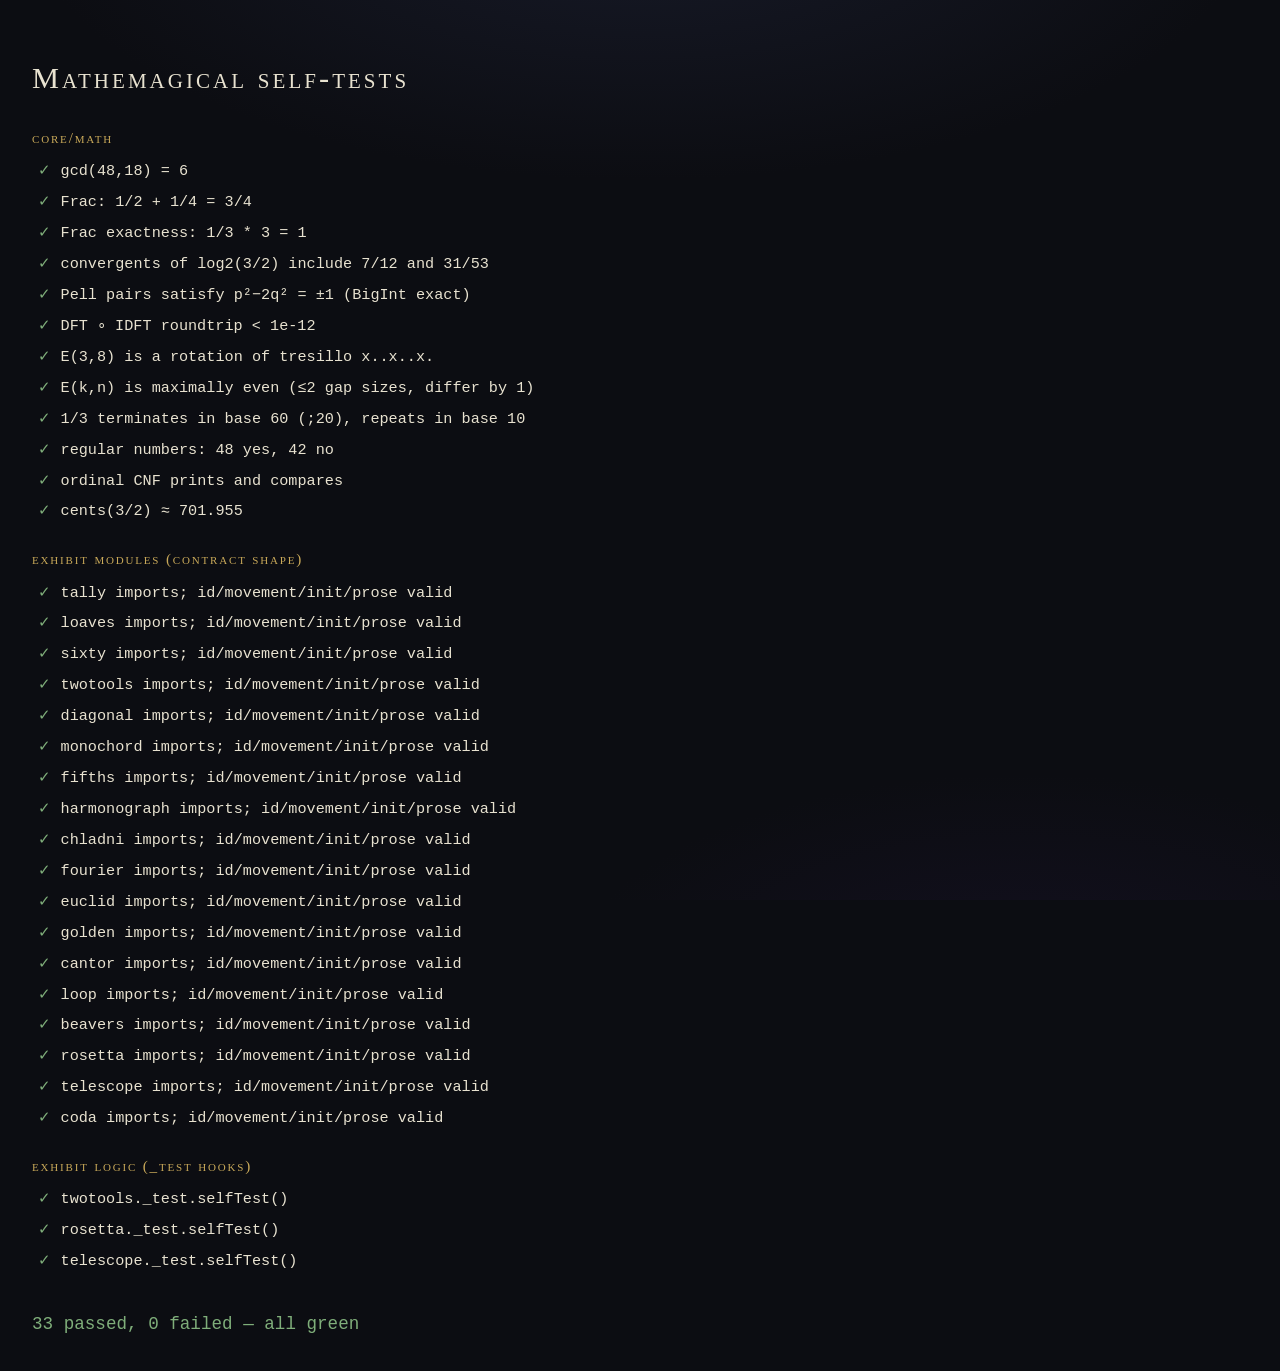
==== docs/tests.html @ 1da6ca0f "1" ====
<!DOCTYPE html>
<html lang="en">
<head>
  <meta charset="utf-8">
  <meta name="viewport" content="width=device-width, initial-scale=1">
  <title>Mathemagical — self-tests</title>
  <link rel="stylesheet" href="css/main.css">
  <style>
    body { padding: 2rem; font-size: 0.95rem; }
    h1 { font-variant: small-caps; letter-spacing: 0.1em; }
    .t { font-family: var(--mono); padding: 0.15rem 0.4rem; }
    .t.pass::before { content: "✓ "; color: var(--verdant); }
    .t.fail::before { content: "✗ "; color: var(--crimson); }
    .t.fail { color: var(--crimson); }
    .suite { color: var(--gold); margin: 1.2rem 0 0.3rem; font-variant: small-caps; letter-spacing: 0.12em; }
    #summary { font-family: var(--mono); margin-top: 2rem; font-size: 1.1rem; }
  </style>
</head>
<body>
  <h1>Mathemagical self-tests</h1>
  <div id="out"></div>
  <div id="summary">running…</div>

  <script type="module">
    import * as m from './js/core/math.js';
    import { MANIFEST } from './js/manifest.js';

    const out = document.getElementById('out');
    let pass = 0, fail = 0;
    let suiteEl = null;

    function suite(name) {
      suiteEl = document.createElement('div');
      suiteEl.className = 'suite';
      suiteEl.textContent = name;
      out.appendChild(suiteEl);
    }
    function check(name, fn) {
      const div = document.createElement('div');
      div.className = 't';
      try {
        const r = fn();
        if (r === false) throw new Error('returned false');
        div.classList.add('pass'); div.textContent = name; pass++;
      } catch (e) {
        div.classList.add('fail'); div.textContent = `${name} — ${e.message}`; fail++;
      }
      out.appendChild(div);
    }
    async function checkAsync(name, fn) {
      const div = document.createElement('div');
      div.className = 't';
      try {
        const r = await fn();
        if (r === false) throw new Error('returned false');
        div.classList.add('pass'); div.textContent = name; pass++;
      } catch (e) {
        div.classList.add('fail'); div.textContent = `${name} — ${e.message}`; fail++;
      }
      out.appendChild(div);
    }
    const eq = (a, b) => { if (a !== b) throw new Error(`${a} !== ${b}`); };
    const near = (a, b, t = 1e-9) => { if (Math.abs(a - b) > t) throw new Error(`${a} !≈ ${b}`); };

    // ---------- core math ----------
    suite('core/math');
    check('gcd(48,18) = 6', () => eq(m.gcd(48, 18), 6));
    check('Frac: 1/2 + 1/4 = 3/4', () => eq(m.Frac.of(1,2).add(m.Frac.of(1,4)).toString(), '3/4'));
    check('Frac exactness: 1/3 * 3 = 1', () => eq(m.Frac.of(1,3).mul(m.Frac.of(3)).toString(), '1'));
    check('convergents of log2(3/2) include 7/12 and 31/53', () => {
      const cv = m.convergents(m.continuedFraction(Math.log2(1.5), 8)).map(([p,q]) => `${p}/${q}`);
      if (!cv.includes('7/12') || !cv.includes('31/53')) throw new Error(cv.join(' '));
    });
    check('Pell pairs satisfy p²−2q² = ±1 (BigInt exact)', () => {
      for (const [p, q] of m.pellPairs(20)) {
        const v = p * p - 2n * q * q;
        if (v !== 1n && v !== -1n) throw new Error(`${p},${q} -> ${v}`);
      }
    });
    check('DFT ∘ IDFT roundtrip < 1e-12', () => {
      const pts = Array.from({ length: 64 }, (_, i) => ({ re: Math.cos(i * 0.3), im: Math.sin(i * 0.7) }));
      const back = m.idft(m.dft(pts));
      pts.forEach((p, i) => { near(p.re, back[i].re, 1e-12); near(p.im, back[i].im, 1e-12); });
    });
    check('E(3,8) is a rotation of tresillo x..x..x.', () => {
      const r = m.euclidRhythm(3, 8).map(b => b ? 'x' : '.').join('');
      const target = 'x..x..x.';
      const rots = Array.from({ length: 8 }, (_, i) => target.slice(i) + target.slice(0, i));
      if (!rots.includes(r)) throw new Error(r);
    });
    check('E(k,n) is maximally even (≤2 gap sizes, differ by 1)', () => {
      for (let n = 2; n <= 16; n++) for (let k = 1; k < n; k++) {
        const hits = [];
        m.euclidRhythm(k, n).forEach((b, i) => b && hits.push(i));
        const gaps = hits.map((h, i) => ((hits[(i + 1) % hits.length] - h) + n) % n || n);
        const kinds = [...new Set(gaps)].sort((a, b) => a - b);
        if (kinds.length > 2 || (kinds.length === 2 && kinds[1] - kinds[0] !== 1)) throw new Error(`E(${k},${n})`);
      }
    });
    check('1/3 terminates in base 60 (;20), repeats in base 10', () => {
      const b60 = m.baseExpansion(1, 3, 60);
      const b10 = m.baseExpansion(1, 3, 10, 12);
      if (!b60.terminates || b60.digits[0] !== 20) throw new Error(JSON.stringify(b60));
      if (b10.terminates) throw new Error('1/3 should not terminate in base 10');
    });
    check('regular numbers: 48 yes, 42 no', () => { eq(m.isRegular(48), true); eq(m.isRegular(42), false); });
    check('ordinal CNF prints and compares', () => {
      const o = m.ordSumOfOmegaPows([{ terms: [[1, 1]] }, 1, 1, 0, 0, 0]);   // ω^ω + ω·2 + 3
      eq(m.ordToString(o), 'ω^ω + ω·2 + 3');
      eq(m.ordCmp(o, 5), 1);
      eq(m.ordCmp(3, o), -1);
    });
    check('cents(3/2) ≈ 701.955', () => near(m.cents(1.5), 701.955, 0.001));

    // ---------- exhibit modules: shape ----------
    suite('exhibit modules (contract shape)');
    const loaded = {};
    for (const entry of MANIFEST) {
      await checkAsync(`${entry.id} imports; id/movement/init/prose valid`, async () => {
        const mod = await import(entry.path.replace('./', './js/'));
        loaded[entry.id] = mod;
        eq(mod.default.id, entry.id);
        eq(mod.default.movement, entry.movement);
        if (typeof mod.default.init !== 'function') throw new Error('init missing');
        if (typeof mod.default.prose !== 'string' || mod.default.prose.length < 200)
          throw new Error('prose missing/short');
      });
    }

    // ---------- exhibit deep tests (filled in as modules land) ----------
    suite('exhibit logic (_test hooks)');
    for (const entry of MANIFEST) {
      const mod = loaded[entry.id];
      if (!mod) continue;
      if (mod._test && typeof mod._test.selfTest === 'function') {
        await checkAsync(`${entry.id}._test.selfTest()`, () => mod._test.selfTest());
      }
    }
    // Integrator-authored deep assertions:
    if (loaded.rosetta?. _test?.pointCountAp && loaded.rosetta?._test?.etaCoefficients) {
      await checkAsync('rosetta: a_p anchors a2=−2 a3=−1 a5=1 a7=−2', async () => {
        const T = loaded.rosetta._test;
        const eta = T.etaCoefficients(10);
        eq(T.pointCountAp(2), -2); eq(T.pointCountAp(3), -1);
        eq(T.pointCountAp(5), 1); eq(T.pointCountAp(7), -2);
        eq(eta[2], -2); eq(eta[3], -1); eq(eta[5], 1); eq(eta[7], -2);
      });
    }

    document.getElementById('summary').textContent =
      `${pass} passed, ${fail} failed` + (fail ? ' — SEE ABOVE' : ' — all green');
    document.getElementById('summary').style.color = fail ? '#c05b4d' : '#7fae7a';
    window.__testResults = { pass, fail };
  </script>
</body>
</html>
---- docs/css/main.css ----
/* ============================================================
   MATHEMAGICAL — design system
   "illuminated manuscript meets cosmos"
   ============================================================ */

:root {
  /* ink & vellum */
  --bg:        #0c0d12;
  --bg-raise:  #12141d;
  --bg-panel:  #161925;
  --bg-inset:  #0a0b10;
  --line:      #2a2e3f;
  --line-soft: #1d2029;

  /* voice */
  --ink:       #e8e2d0;   /* ivory prose */
  --ink-dim:   #a9a493;
  --ink-faint: #6d6a5e;

  /* illumination */
  --gold:        #c9a959;
  --gold-bright: #e8c87c;
  --gold-dim:    #8a7440;
  --azure:       #7da7d9;  /* cosmos blue */
  --azure-dim:   #4a6a94;
  --crimson:     #c05b4d;  /* the diagonal's red */
  --verdant:     #7fae7a;  /* success / consonance */

  --serif: 'Iowan Old Style', 'Palatino Linotype', Palatino, Georgia, serif;
  --mono:  ui-monospace, 'SF Mono', Menlo, Consolas, monospace;

  --prose-width: 46rem;
  --stage-width: 68rem;
}

* { box-sizing: border-box; }

html { scroll-behavior: smooth; }

body {
  margin: 0;
  background: var(--bg);
  background-image:
    radial-gradient(ellipse 80% 50% at 50% -10%, #171a28 0%, transparent 60%),
    radial-gradient(ellipse 60% 40% at 80% 110%, #131020 0%, transparent 60%);
  background-attachment: fixed;
  color: var(--ink);
  font-family: var(--serif);
  font-size: 1.125rem;
  line-height: 1.72;
  -webkit-font-smoothing: antialiased;
}

.noscript-note {
  max-width: var(--prose-width);
  margin: 4rem auto;
  padding: 1.5rem 2rem;
  border: 1px solid var(--gold-dim);
  color: var(--ink);
}

/* ---------- typography ---------- */

h1, h2, h3 { font-weight: 500; letter-spacing: 0.01em; }

a { color: var(--azure); text-decoration: none; border-bottom: 1px solid var(--azure-dim); }
a:hover { color: var(--gold-bright); border-color: var(--gold-dim); }

em { color: var(--gold-bright); font-style: italic; }
strong { color: var(--ink); font-weight: 600; }

code, .num {
  font-family: var(--mono);
  font-size: 0.86em;
  color: var(--azure);
  background: var(--bg-inset);
  padding: 0.1em 0.35em;
  border-radius: 3px;
}

::selection { background: rgba(201, 169, 89, 0.28); }

/* ---------- navigation rail ---------- */

#rail {
  position: fixed;
  left: 0; top: 0; bottom: 0;
  width: 3.4rem;
  display: flex;
  flex-direction: column;
  align-items: center;
  justify-content: center;
  gap: 1.1rem;
  z-index: 40;
}

#rail .rail-dot {
  display: block;
  width: 0.55rem; height: 0.55rem;
  border-radius: 50%;
  border: 1px solid var(--ink-faint);
  background: transparent;
  transition: all 0.25s ease;
  cursor: pointer;
}
#rail .rail-dot:hover { border-color: var(--gold); transform: scale(1.35); }
#rail .rail-dot.active { background: var(--gold); border-color: var(--gold); }
#rail .rail-dot.movement-mark {
  width: 0.8rem; height: 0.8rem;
  border-width: 1.5px;
}

#rail .rail-sound {
  margin-top: 1.6rem;
  background: none;
  border: 1px solid var(--ink-faint);
  border-radius: 50%;
  width: 2rem; height: 2rem;
  color: var(--ink-dim);
  font-size: 0.85rem;
  cursor: pointer;
  transition: all 0.25s ease;
}
#rail .rail-sound:hover { border-color: var(--gold); color: var(--gold-bright); }
#rail .rail-sound.muted { color: var(--ink-faint); border-style: dashed; }

/* ---------- overture ---------- */

.overture {
  min-height: 92vh;
  display: flex;
  flex-direction: column;
  align-items: center;
  justify-content: center;
  text-align: center;
  padding: 4rem 1.5rem 2rem;
}

.overture .site-title {
  font-size: clamp(2.6rem, 7vw, 4.6rem);
  letter-spacing: 0.14em;
  margin: 0;
  color: var(--ink);
  font-variant: small-caps;
  text-shadow: 0 0 40px rgba(201, 169, 89, 0.18);
}
.overture .site-title .glyph { color: var(--gold); }

.overture .site-sub {
  max-width: 38rem;
  color: var(--ink-dim);
  font-style: italic;
  margin: 1.4rem 0 0;
}

.overture .one-question {
  margin-top: 5rem;
  width: min(30rem, 86vw);
}
.one-question .oq-prompt {
  color: var(--ink);
  font-size: 1.15rem;
  margin-bottom: 1.2rem;
  letter-spacing: 0.03em;
}
.one-question .oq-labels {
  display: flex;
  justify-content: space-between;
  color: var(--ink-faint);
  font-size: 0.85rem;
  font-variant: small-caps;
  letter-spacing: 0.12em;
  margin-top: 0.5rem;
}
.one-question .oq-note {
  color: var(--ink-faint);
  font-size: 0.8rem;
  margin-top: 1.6rem;
  font-style: italic;
  opacity: 0.7;
}

.overture .scroll-hint {
  margin-top: 6rem;
  color: var(--ink-faint);
  font-size: 1.4rem;
  animation: drift 2.6s ease-in-out infinite;
}
@keyframes drift {
  0%, 100% { transform: translateY(0); opacity: 0.5; }
  50%      { transform: translateY(0.5rem); opacity: 0.9; }
}

/* ---------- movement intros ---------- */

.movement-intro {
  min-height: 72vh;
  display: flex;
  flex-direction: column;
  align-items: center;
  justify-content: center;
  text-align: center;
  padding: 6rem 1.5rem;
  position: relative;
}

.movement-intro .movement-numeral {
  font-size: clamp(4rem, 12vw, 7rem);
  color: var(--gold-dim);
  line-height: 1;
  font-variant: small-caps;
  opacity: 0.85;
}
.movement-intro h2 {
  font-size: clamp(1.8rem, 4.5vw, 2.6rem);
  letter-spacing: 0.22em;
  font-variant: small-caps;
  margin: 1rem 0 0.4rem;
}
.movement-intro .movement-epigraph {
  color: var(--gold-bright);
  font-style: italic;
  margin-top: 0.4rem;
}
.movement-intro .movement-lede {
  max-width: var(--prose-width);
  text-align: left;
  color: var(--ink-dim);
  margin-top: 2.6rem;
}
.movement-intro .movement-lede p { margin: 0 0 1em; }

/* ---------- interludes ---------- */

.interlude {
  max-width: 34rem;
  margin: 7rem auto;
  padding: 0 1.5rem;
  text-align: center;
  color: var(--ink-dim);
  font-style: italic;
  position: relative;
}
.interlude::before, .interlude::after {
  content: "· · ·";
  display: block;
  color: var(--gold-dim);
  letter-spacing: 0.6em;
  font-style: normal;
  margin: 1.6rem 0;
}

/* ---------- exhibits ---------- */

.exhibit {
  margin: 8rem auto;
  padding: 0 1.5rem;
  max-width: var(--stage-width);
}

.exhibit-header {
  max-width: var(--prose-width);
  margin: 0 auto 1.8rem;
}
.exhibit-number {
  font-family: var(--mono);
  font-size: 0.8rem;
  letter-spacing: 0.3em;
  color: var(--gold);
}
.exhibit-title {
  font-size: clamp(1.6rem, 3.5vw, 2.1rem);
  margin: 0.35rem 0 0.2rem;
}
.exhibit-hook {
  color: var(--ink-dim);
  font-style: italic;
  margin: 0;
}

.exhibit-prose {
  max-width: var(--prose-width);
  margin: 0 auto 2.4rem;
}
.exhibit-prose p { margin: 0 0 1.1em; }

.exhibit-stage {
  background: var(--bg-raise);
  border: 1px solid var(--line-soft);
  border-radius: 8px;
  padding: 1.4rem;
  box-shadow: 0 20px 60px rgba(0, 0, 0, 0.35);
}
.exhibit-stage:empty { display: none; }

.exhibit-stage canvas {
  display: block;
  width: 100%;
  border-radius: 4px;
  background: var(--bg-inset);
  touch-action: none;
}

.exhibit.placeholder .exhibit-stage {
  border-style: dashed;
  color: var(--ink-faint);
  text-align: center;
  padding: 3rem;
  font-style: italic;
}

/* stage annotations under/inside exhibits */
.stage-caption {
  color: var(--ink-dim);
  font-size: 0.92rem;
  font-style: italic;
  margin: 0.9rem 0.2rem 0;
}

/* ---------- controls (core/ui.js renders these) ---------- */

.controls {
  display: flex;
  flex-wrap: wrap;
  gap: 0.9rem 1.6rem;
  align-items: center;
  margin: 1rem 0 0.4rem;
}

.ctl { display: flex; flex-direction: column; gap: 0.3rem; min-width: 8rem; }
.ctl-label {
  font-size: 0.72rem;
  font-variant: small-caps;
  letter-spacing: 0.14em;
  color: var(--ink-dim);
}
.ctl-value { font-family: var(--mono); font-size: 0.8rem; color: var(--gold-bright); }

.ctl-row { display: flex; align-items: center; gap: 0.6rem; }

input[type="range"] {
  -webkit-appearance: none;
  appearance: none;
  width: 100%;
  min-width: 9rem;
  height: 2px;
  background: var(--line);
  border-radius: 1px;
  outline: none;
}
input[type="range"]::-webkit-slider-thumb {
  -webkit-appearance: none;
  appearance: none;
  width: 14px; height: 14px;
  border-radius: 50%;
  background: var(--gold);
  border: 2px solid var(--bg);
  box-shadow: 0 0 0 1px var(--gold-dim), 0 0 12px rgba(201, 169, 89, 0.35);
  cursor: pointer;
  transition: transform 0.15s ease;
}
input[type="range"]::-webkit-slider-thumb:hover { transform: scale(1.25); }
input[type="range"]::-moz-range-thumb {
  width: 12px; height: 12px;
  border-radius: 50%;
  background: var(--gold);
  border: 2px solid var(--bg);
  cursor: pointer;
}
input[type="range"]::-moz-range-track { height: 2px; background: var(--line); }

button.btn {
  font-family: var(--serif);
  font-size: 0.92rem;
  letter-spacing: 0.05em;
  color: var(--ink);
  background: var(--bg-panel);
  border: 1px solid var(--line);
  border-radius: 5px;
  padding: 0.45rem 1.05rem;
  cursor: pointer;
  transition: all 0.18s ease;
}
button.btn:hover { border-color: var(--gold-dim); color: var(--gold-bright); }
button.btn:active { transform: translateY(1px); }
button.btn.primary { border-color: var(--gold-dim); color: var(--gold-bright); }
button.btn.primary:hover { background: rgba(201, 169, 89, 0.12); }
button.btn.active { background: rgba(201, 169, 89, 0.16); border-color: var(--gold); color: var(--gold-bright); }
button.btn:disabled { opacity: 0.4; cursor: default; }
button.btn.small { font-size: 0.8rem; padding: 0.25rem 0.6rem; }

.toggle-pill {
  display: inline-flex;
  align-items: center;
  gap: 0.5rem;
  cursor: pointer;
  color: var(--ink-dim);
  font-size: 0.92rem;
}
.toggle-pill .pill {
  width: 2.1rem; height: 1.15rem;
  border-radius: 0.6rem;
  border: 1px solid var(--line);
  background: var(--bg-inset);
  position: relative;
  transition: all 0.2s ease;
}
.toggle-pill .pill::after {
  content: "";
  position: absolute;
  top: 1px; left: 1px;
  width: 0.95rem; height: 0.95rem;
  border-radius: 50%;
  background: var(--ink-faint);
  transition: all 0.2s ease;
}
.toggle-pill.on .pill { border-color: var(--gold-dim); background: rgba(201, 169, 89, 0.15); }
.toggle-pill.on .pill::after { left: calc(100% - 1rem); background: var(--gold); }

select.sel {
  font-family: var(--serif);
  font-size: 0.9rem;
  color: var(--ink);
  background: var(--bg-panel);
  border: 1px solid var(--line);
  border-radius: 5px;
  padding: 0.35rem 0.6rem;
}

.stepper { display: inline-flex; align-items: center; gap: 0.45rem; }
.stepper button {
  width: 1.6rem; height: 1.6rem;
  border-radius: 4px;
  border: 1px solid var(--line);
  background: var(--bg-panel);
  color: var(--ink);
  font-family: var(--mono);
  cursor: pointer;
}
.stepper button:hover { border-color: var(--gold-dim); color: var(--gold-bright); }
.stepper .stepper-val { font-family: var(--mono); font-size: 0.95rem; min-width: 2.2rem; text-align: center; color: var(--gold-bright); }

.readout {
  font-family: var(--mono);
  font-size: 0.85rem;
  color: var(--azure);
  background: var(--bg-inset);
  border: 1px solid var(--line-soft);
  border-radius: 4px;
  padding: 0.4rem 0.7rem;
  white-space: pre;
}

/* ---------- house panels ---------- */

/* "as the story goes" — myths & legends, never asserted as fact */
.legend-panel {
  max-width: var(--prose-width);
  margin: 2rem auto;
  padding: 1.1rem 1.5rem;
  border: 1px solid var(--gold-dim);
  border-left-width: 4px;
  border-radius: 0 6px 6px 0;
  background: linear-gradient(90deg, rgba(201, 169, 89, 0.07), transparent 70%);
  font-style: italic;
  color: var(--ink-dim);
}
.legend-panel .legend-title {
  font-style: normal;
  font-variant: small-caps;
  letter-spacing: 0.18em;
  font-size: 0.8rem;
  color: var(--gold);
  margin-bottom: 0.5rem;
}
.legend-panel p { margin: 0 0 0.8em; }
.legend-panel p:last-child { margin-bottom: 0; }

/* labeled speculation — Movement III's honesty device */
.speculation-panel {
  max-width: var(--prose-width);
  margin: 2rem auto;
  padding: 1.1rem 1.5rem;
  border: 1px dashed var(--azure-dim);
  border-left: 4px solid var(--azure-dim);
  border-radius: 0 6px 6px 0;
  background: linear-gradient(90deg, rgba(125, 167, 217, 0.06), transparent 70%);
  color: var(--ink-dim);
}
.speculation-panel .speculation-title {
  font-variant: small-caps;
  letter-spacing: 0.18em;
  font-size: 0.8rem;
  color: var(--azure);
  margin-bottom: 0.5rem;
}
.speculation-panel p { margin: 0 0 0.8em; }
.speculation-panel p:last-child { margin-bottom: 0; }

/* quest / goal banner */
.quest-banner {
  display: flex;
  align-items: baseline;
  gap: 0.8rem;
  padding: 0.7rem 1rem;
  margin-bottom: 1rem;
  border: 1px solid var(--line);
  border-radius: 6px;
  background: var(--bg-panel);
}
.quest-banner .quest-mark { color: var(--gold); font-size: 1rem; }
.quest-banner .quest-text { color: var(--ink); font-size: 0.98rem; }
.quest-banner.done { border-color: var(--verdant); }
.quest-banner.done .quest-mark { color: var(--verdant); }
.quest-banner.done .quest-text { color: var(--verdant); }

/* math display block */
.mathline {
  font-family: var(--mono);
  text-align: center;
  color: var(--gold-bright);
  font-size: 1.02rem;
  margin: 1.2rem 0;
  overflow-x: auto;
}

/* ---------- coda ---------- */

.coda-final {
  min-height: 80vh;
  display: flex;
  flex-direction: column;
  align-items: center;
  justify-content: center;
  text-align: center;
  padding: 6rem 1.5rem;
}

/* ---------- footer ---------- */

.site-footer {
  text-align: center;
  color: var(--ink-faint);
  font-size: 0.85rem;
  padding: 4rem 1.5rem 3rem;
  font-style: italic;
}

/* ---------- responsive ---------- */

@media (max-width: 700px) {
  #rail { display: none; }
  body { font-size: 1.05rem; }
  .exhibit { margin: 5rem auto; }
  .exhibit-stage { padding: 0.9rem; }
}

@media (prefers-reduced-motion: reduce) {
  html { scroll-behavior: auto; }
  .overture .scroll-hint { animation: none; }
}
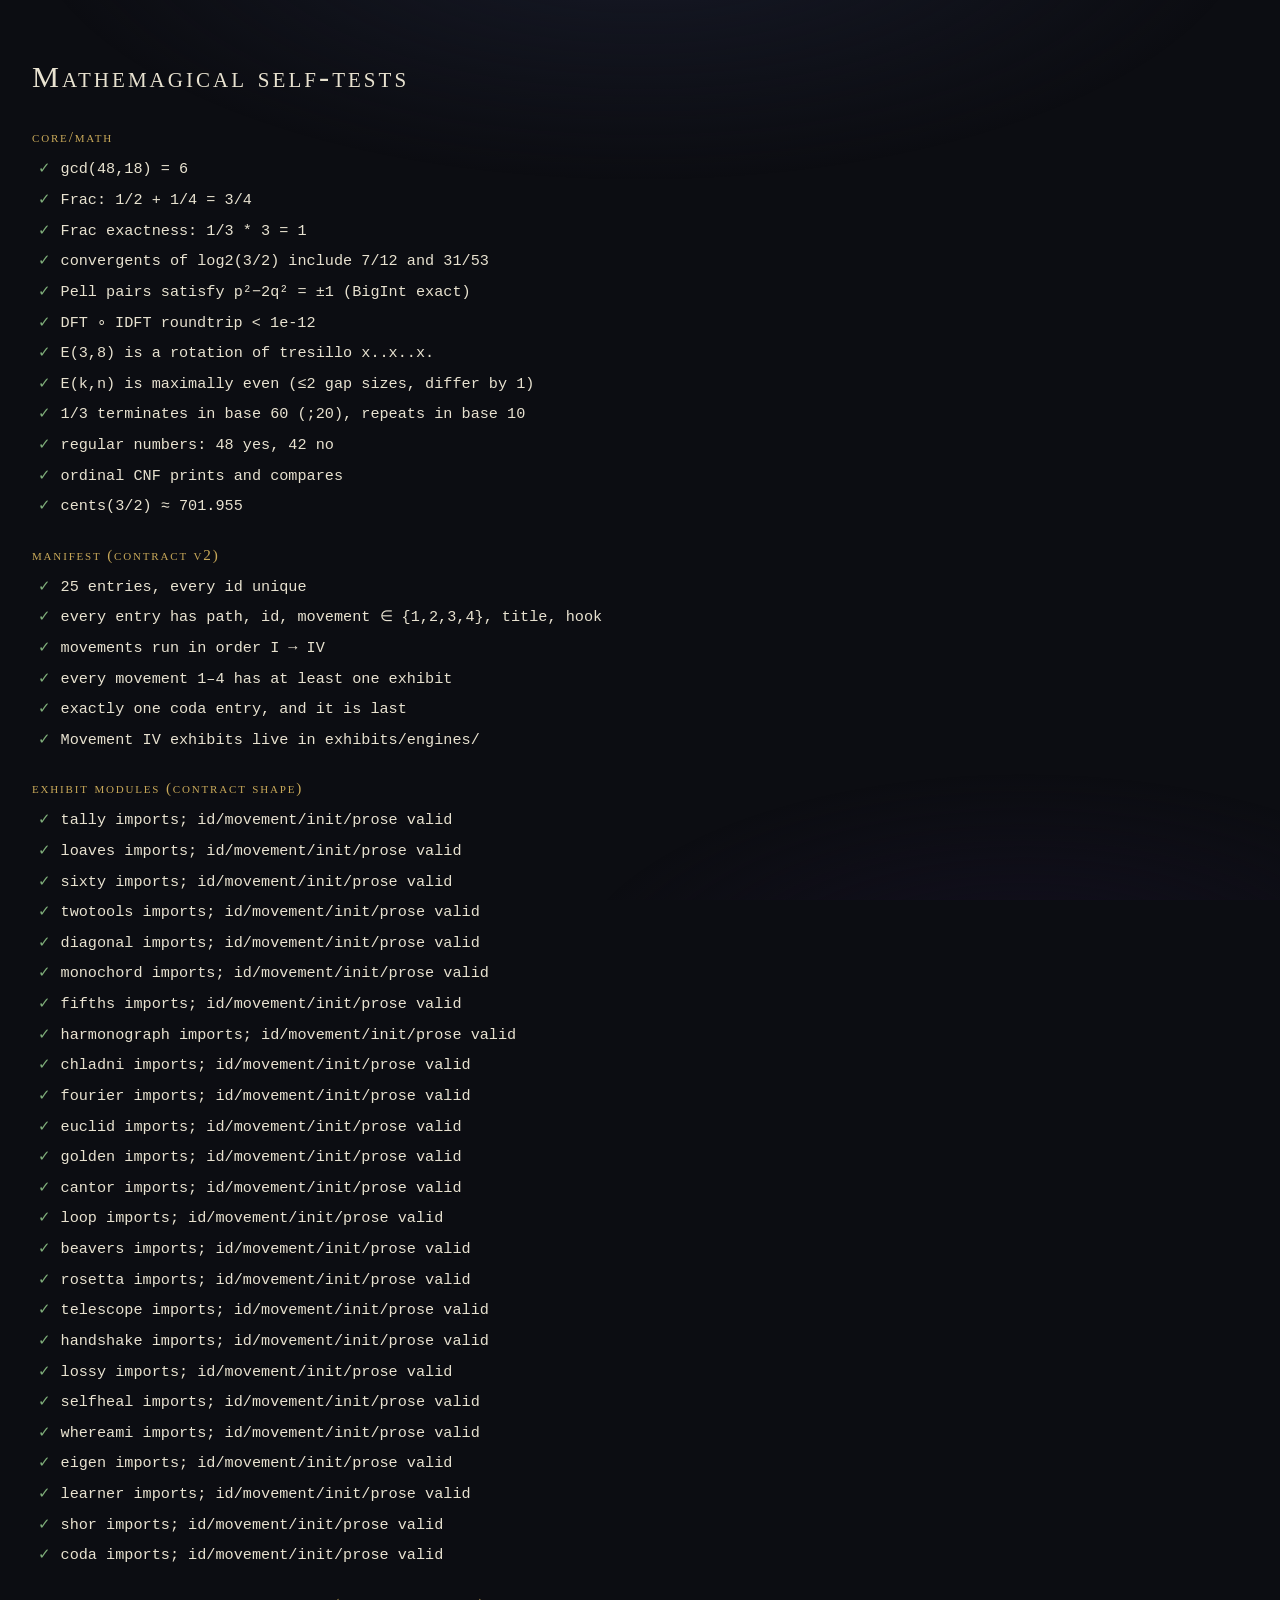
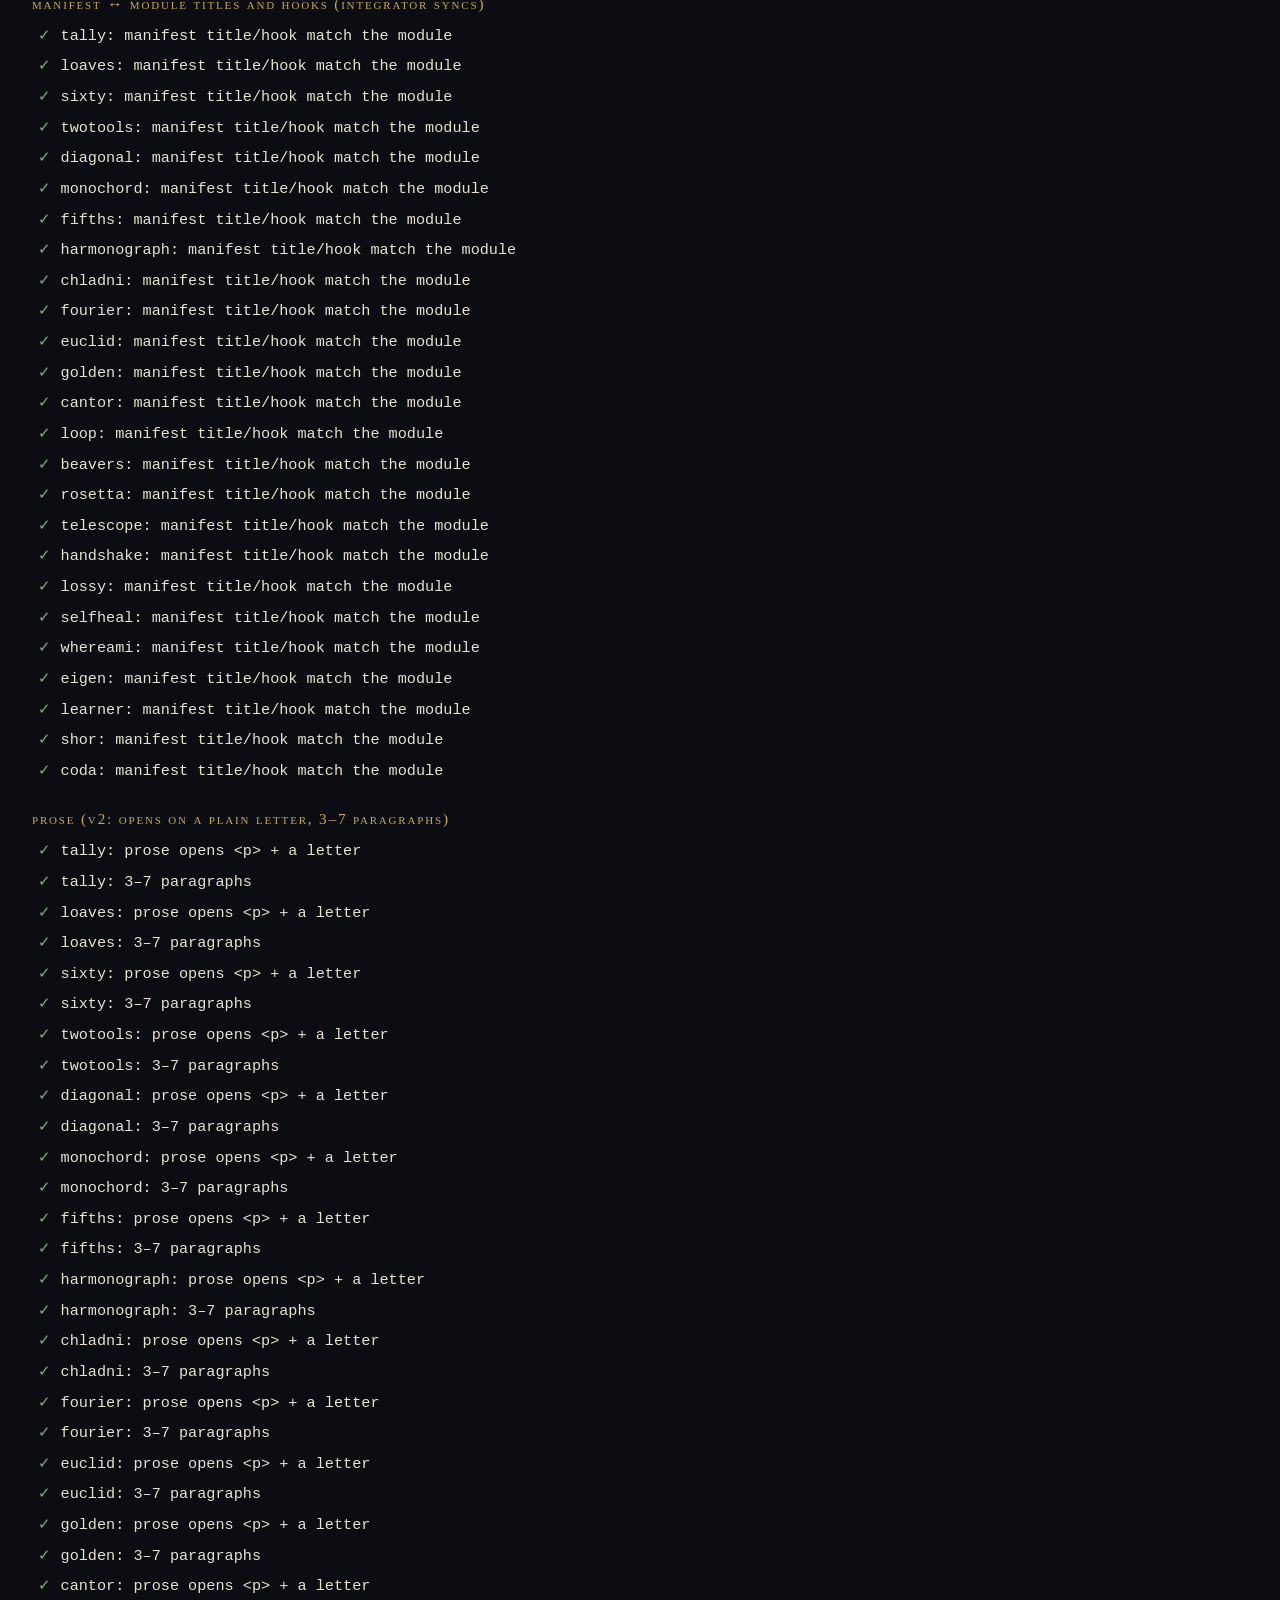
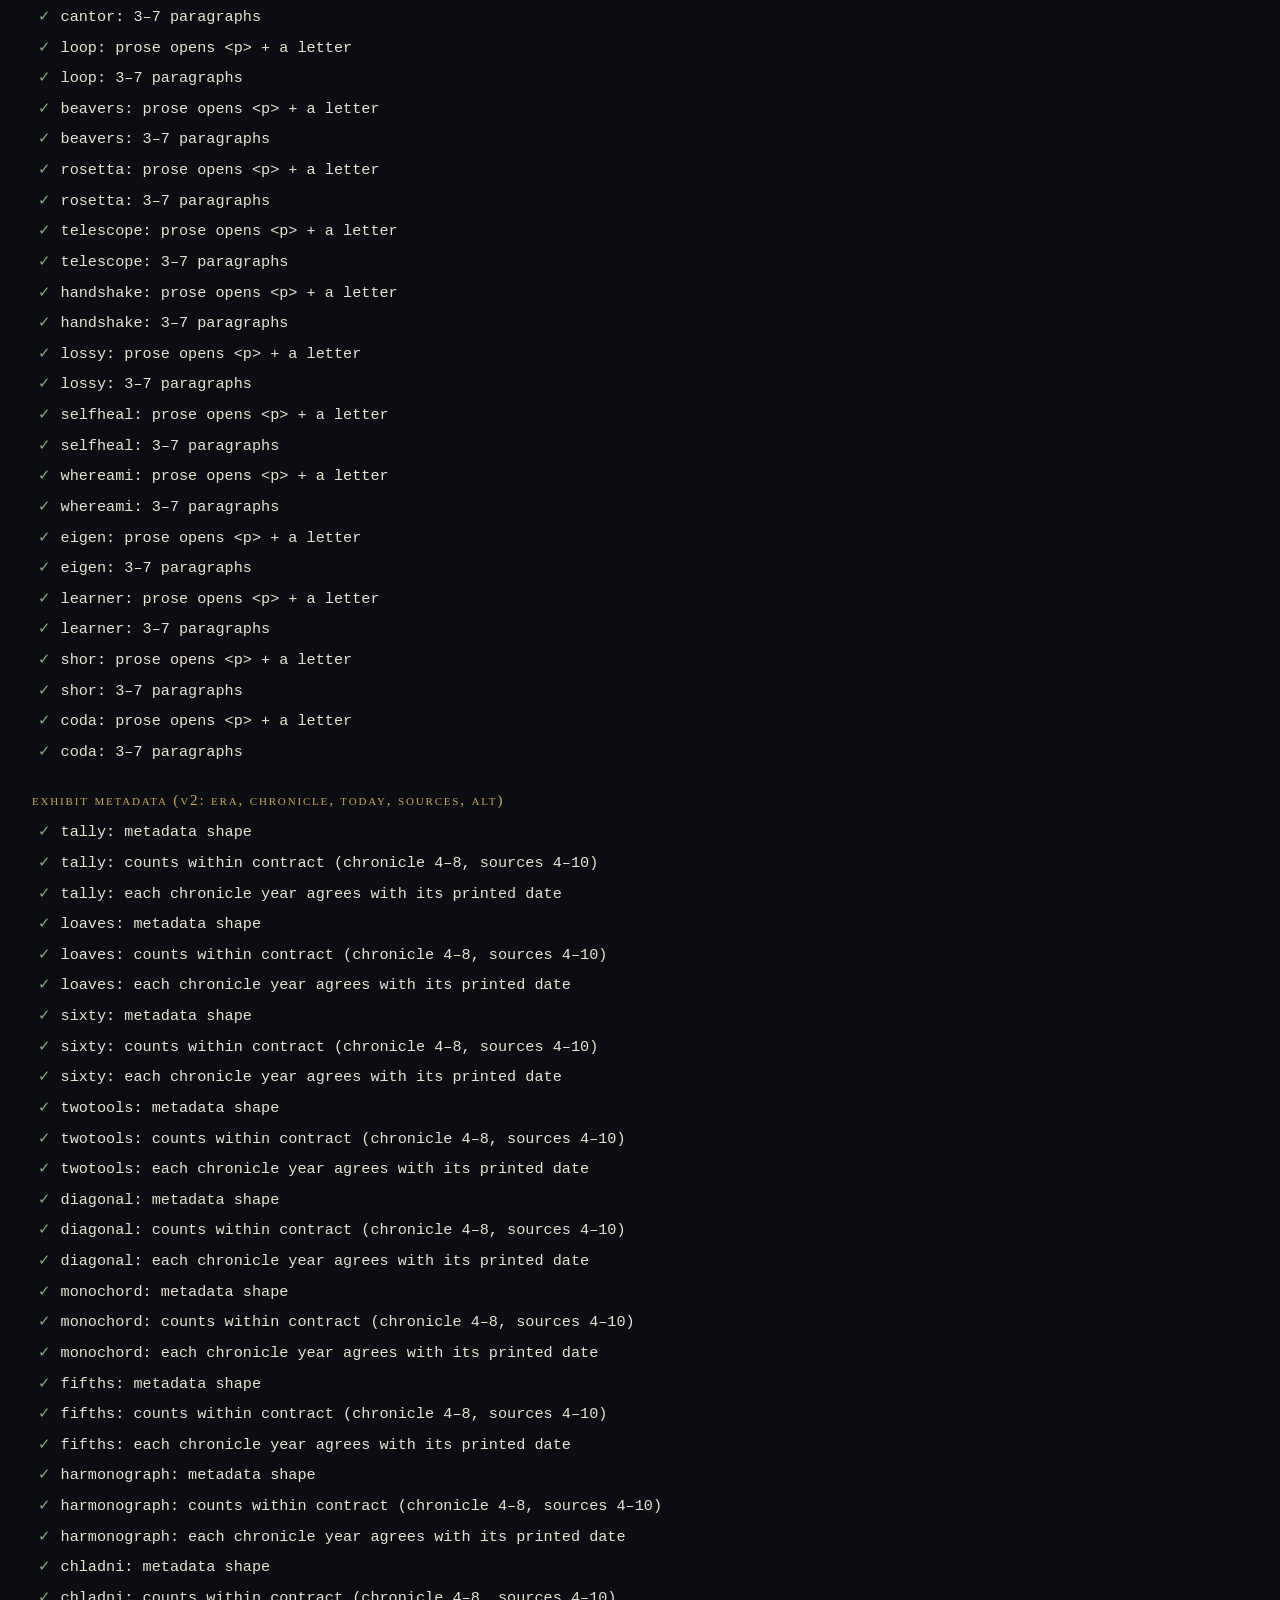
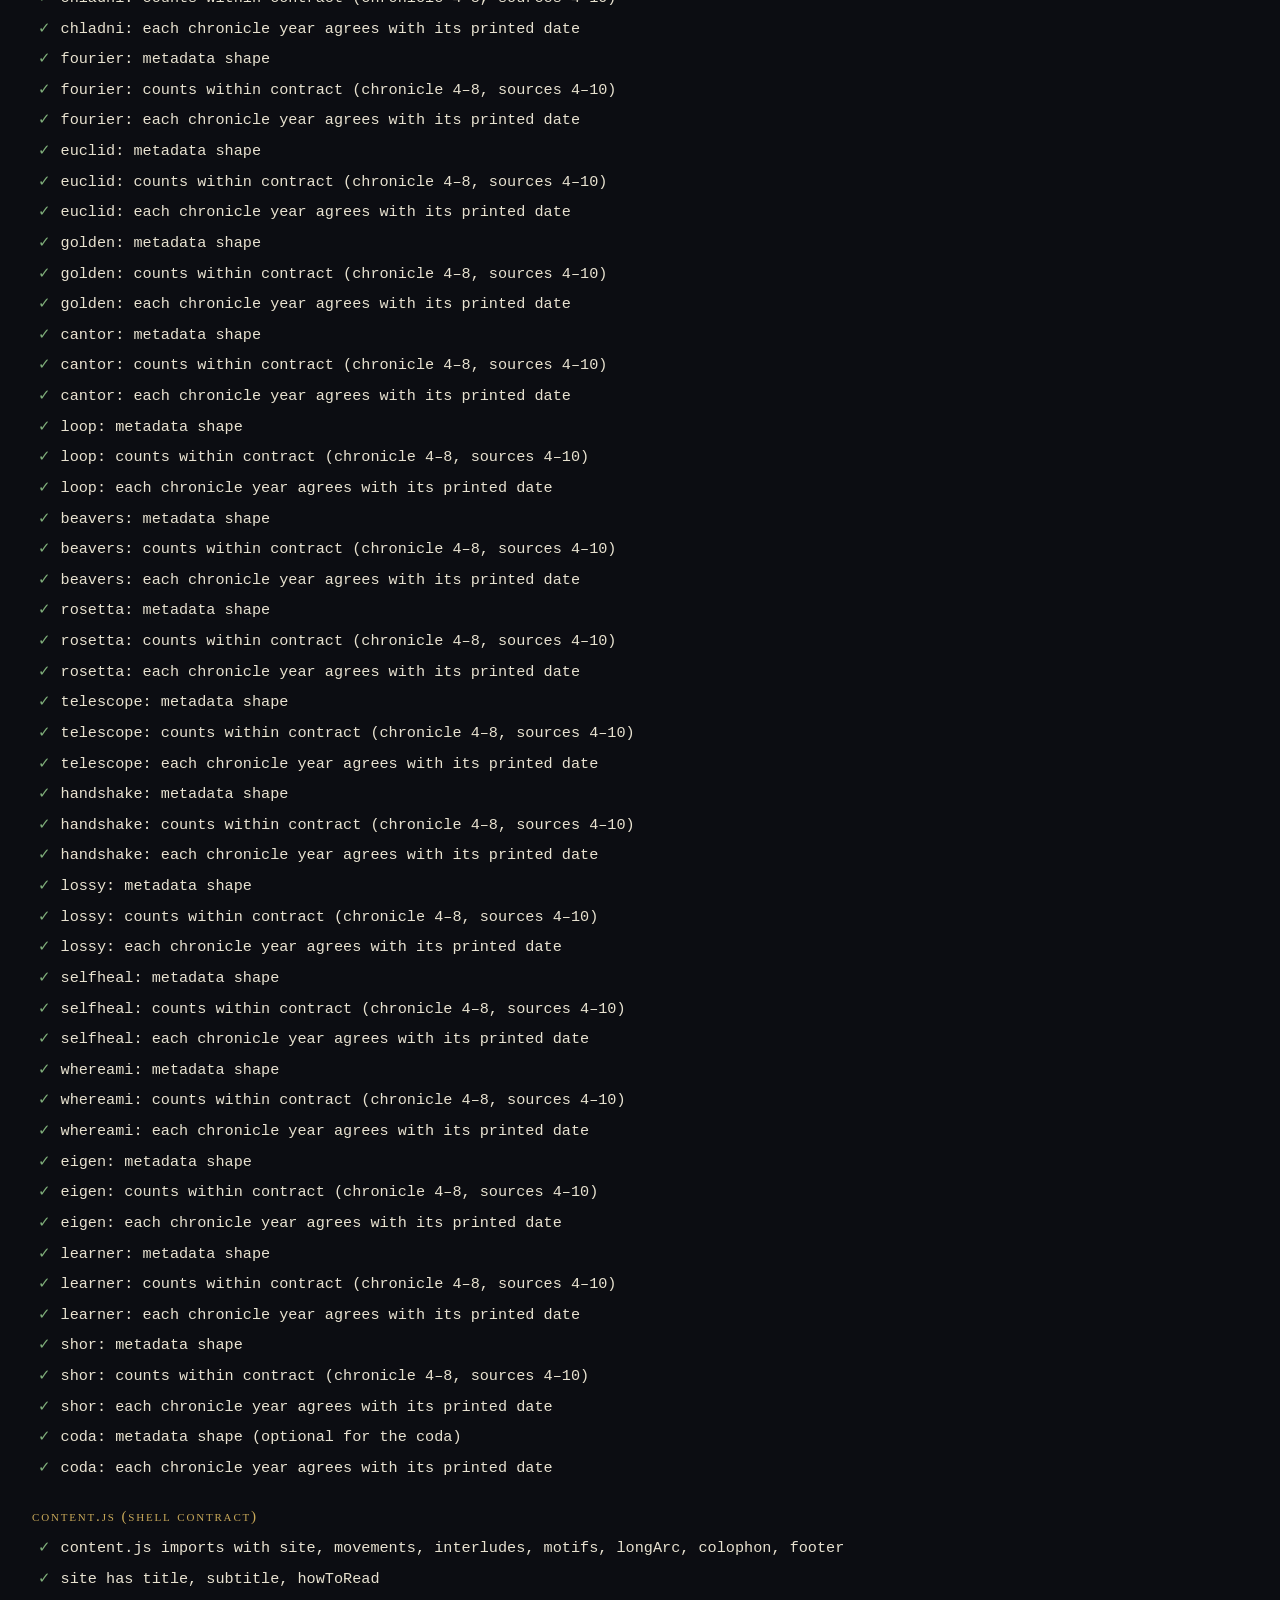
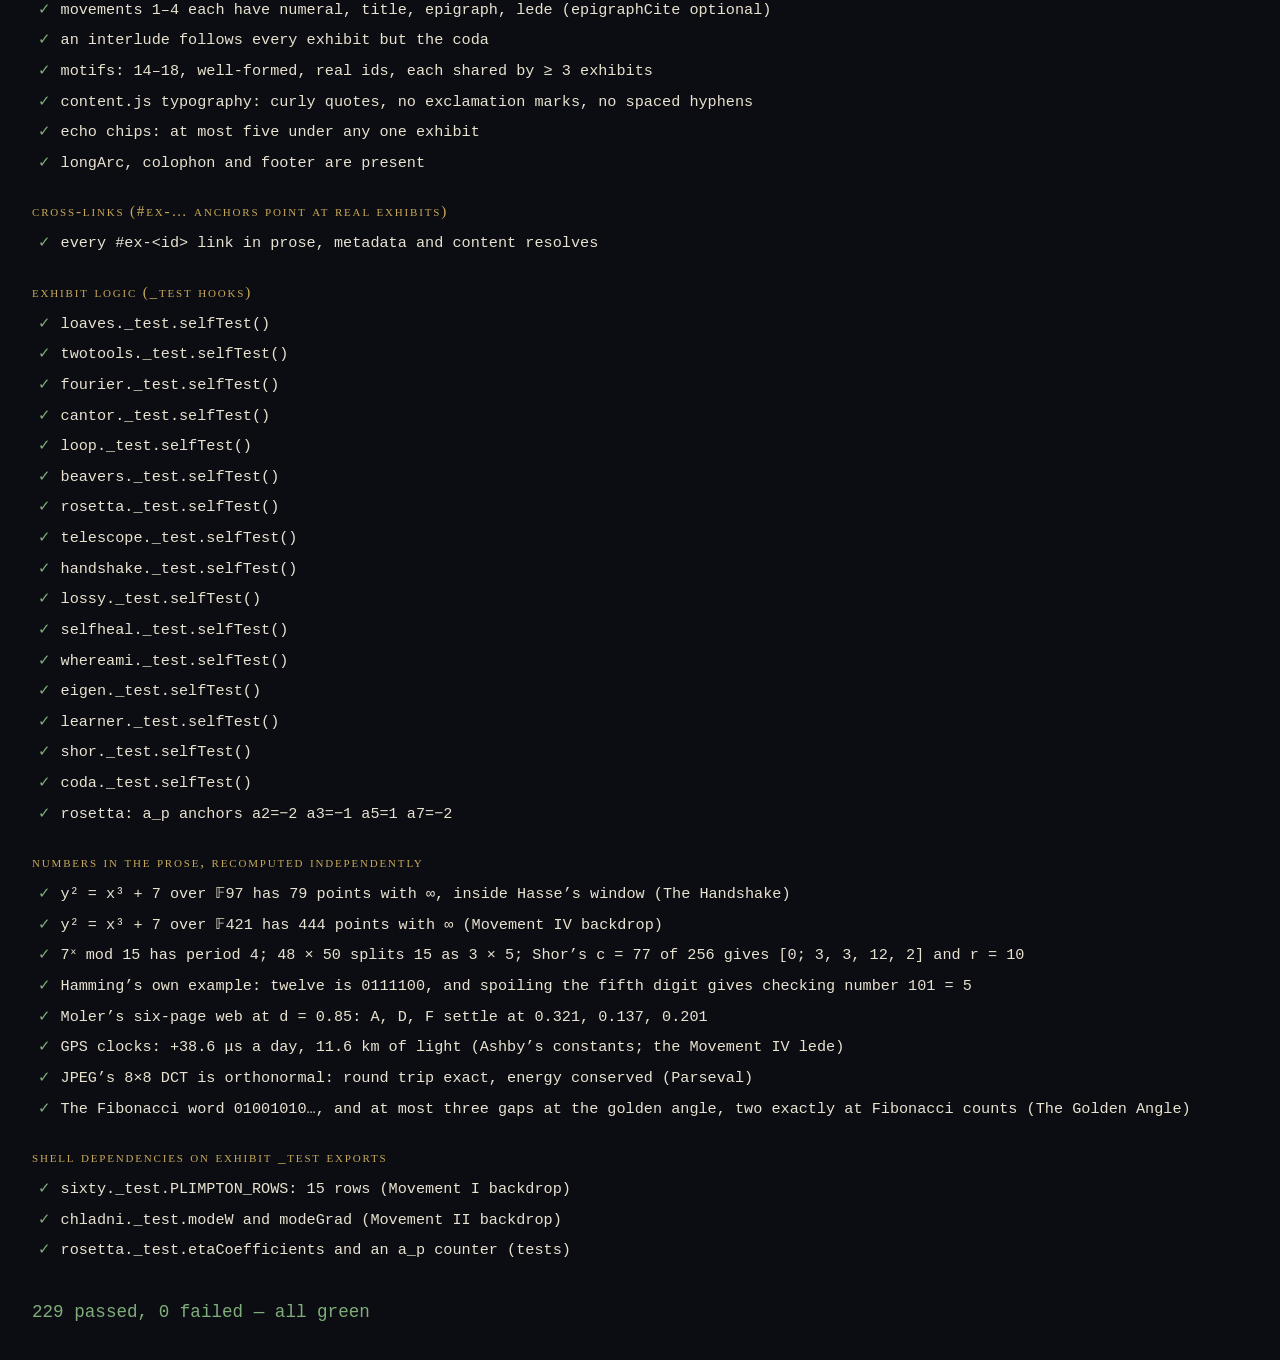
==== commit 6601fba4: "Updates" ====
--- a/docs/tests.html
+++ b/docs/tests.html
@@ -5,15 +5,17 @@
   <meta name="viewport" content="width=device-width, initial-scale=1">
   <title>Mathemagical — self-tests</title>
   <link rel="stylesheet" href="css/main.css">
+  <link rel="icon" href="data:image/svg+xml,<svg xmlns='http://www.w3.org/2000/svg' viewBox='0 0 64 64'><rect width='64' height='64' rx='14' fill='%230c0d12'/><circle cx='32' cy='32' r='23' fill='none' stroke='%23c9a959' stroke-width='3'/><rect x='15.7' y='15.7' width='32.6' height='32.6' fill='none' stroke='%23c9a959' stroke-width='2.4'/><path d='M15.7 15.7L48.3 48.3' stroke='%23d97a68' stroke-width='3'/></svg>">
   <style>
     body { padding: 2rem; font-size: 0.95rem; }
     h1 { font-variant: small-caps; letter-spacing: 0.1em; }
-    .t { font-family: var(--mono); padding: 0.15rem 0.4rem; }
+    .t { font-family: var(--mono); padding: 0.15rem 0.4rem; overflow-wrap: anywhere; }
     .t.pass::before { content: "✓ "; color: var(--verdant); }
     .t.fail::before { content: "✗ "; color: var(--crimson); }
     .t.fail { color: var(--crimson); }
     .suite { color: var(--gold); margin: 1.2rem 0 0.3rem; font-variant: small-caps; letter-spacing: 0.12em; }
     #summary { font-family: var(--mono); margin-top: 2rem; font-size: 1.1rem; }
+    @media (max-width: 40rem) { body { padding: 1.25rem 1rem; } .t { padding-inline: 0; } }
   </style>
 </head>
 <body>
@@ -61,90 +63,464 @@
     }
     const eq = (a, b) => { if (a !== b) throw new Error(`${a} !== ${b}`); };
     const near = (a, b, t = 1e-9) => { if (Math.abs(a - b) > t) throw new Error(`${a} !≈ ${b}`); };
-
-    // ---------- core math ----------
-    suite('core/math');
-    check('gcd(48,18) = 6', () => eq(m.gcd(48, 18), 6));
-    check('Frac: 1/2 + 1/4 = 3/4', () => eq(m.Frac.of(1,2).add(m.Frac.of(1,4)).toString(), '3/4'));
-    check('Frac exactness: 1/3 * 3 = 1', () => eq(m.Frac.of(1,3).mul(m.Frac.of(3)).toString(), '1'));
-    check('convergents of log2(3/2) include 7/12 and 31/53', () => {
-      const cv = m.convergents(m.continuedFraction(Math.log2(1.5), 8)).map(([p,q]) => `${p}/${q}`);
-      if (!cv.includes('7/12') || !cv.includes('31/53')) throw new Error(cv.join(' '));
-    });
-    check('Pell pairs satisfy p²−2q² = ±1 (BigInt exact)', () => {
-      for (const [p, q] of m.pellPairs(20)) {
-        const v = p * p - 2n * q * q;
-        if (v !== 1n && v !== -1n) throw new Error(`${p},${q} -> ${v}`);
-      }
-    });
-    check('DFT ∘ IDFT roundtrip < 1e-12', () => {
-      const pts = Array.from({ length: 64 }, (_, i) => ({ re: Math.cos(i * 0.3), im: Math.sin(i * 0.7) }));
-      const back = m.idft(m.dft(pts));
-      pts.forEach((p, i) => { near(p.re, back[i].re, 1e-12); near(p.im, back[i].im, 1e-12); });
-    });
-    check('E(3,8) is a rotation of tresillo x..x..x.', () => {
-      const r = m.euclidRhythm(3, 8).map(b => b ? 'x' : '.').join('');
-      const target = 'x..x..x.';
-      const rots = Array.from({ length: 8 }, (_, i) => target.slice(i) + target.slice(0, i));
-      if (!rots.includes(r)) throw new Error(r);
-    });
-    check('E(k,n) is maximally even (≤2 gap sizes, differ by 1)', () => {
-      for (let n = 2; n <= 16; n++) for (let k = 1; k < n; k++) {
-        const hits = [];
-        m.euclidRhythm(k, n).forEach((b, i) => b && hits.push(i));
-        const gaps = hits.map((h, i) => ((hits[(i + 1) % hits.length] - h) + n) % n || n);
-        const kinds = [...new Set(gaps)].sort((a, b) => a - b);
-        if (kinds.length > 2 || (kinds.length === 2 && kinds[1] - kinds[0] !== 1)) throw new Error(`E(${k},${n})`);
-      }
-    });
-    check('1/3 terminates in base 60 (;20), repeats in base 10', () => {
-      const b60 = m.baseExpansion(1, 3, 60);
-      const b10 = m.baseExpansion(1, 3, 10, 12);
-      if (!b60.terminates || b60.digits[0] !== 20) throw new Error(JSON.stringify(b60));
-      if (b10.terminates) throw new Error('1/3 should not terminate in base 10');
-    });
-    check('regular numbers: 48 yes, 42 no', () => { eq(m.isRegular(48), true); eq(m.isRegular(42), false); });
-    check('ordinal CNF prints and compares', () => {
-      const o = m.ordSumOfOmegaPows([{ terms: [[1, 1]] }, 1, 1, 0, 0, 0]);   // ω^ω + ω·2 + 3
-      eq(m.ordToString(o), 'ω^ω + ω·2 + 3');
-      eq(m.ordCmp(o, 5), 1);
-      eq(m.ordCmp(3, o), -1);
-    });
-    check('cents(3/2) ≈ 701.955', () => near(m.cents(1.5), 701.955, 0.001));
-
-    // ---------- exhibit modules: shape ----------
-    suite('exhibit modules (contract shape)');
-    const loaded = {};
-    for (const entry of MANIFEST) {
-      await checkAsync(`${entry.id} imports; id/movement/init/prose valid`, async () => {
-        const mod = await import(entry.path.replace('./', './js/'));
-        loaded[entry.id] = mod;
-        eq(mod.default.id, entry.id);
-        eq(mod.default.movement, entry.movement);
-        if (typeof mod.default.init !== 'function') throw new Error('init missing');
-        if (typeof mod.default.prose !== 'string' || mod.default.prose.length < 200)
-          throw new Error('prose missing/short');
-      });
-    }
-
-    // ---------- exhibit deep tests (filled in as modules land) ----------
-    suite('exhibit logic (_test hooks)');
-    for (const entry of MANIFEST) {
-      const mod = loaded[entry.id];
-      if (!mod) continue;
-      if (mod._test && typeof mod._test.selfTest === 'function') {
-        await checkAsync(`${entry.id}._test.selfTest()`, () => mod._test.selfTest());
-      }
-    }
-    // Integrator-authored deep assertions:
-    if (loaded.rosetta?. _test?.pointCountAp && loaded.rosetta?._test?.etaCoefficients) {
-      await checkAsync('rosetta: a_p anchors a2=−2 a3=−1 a5=1 a7=−2', async () => {
-        const T = loaded.rosetta._test;
-        const eta = T.etaCoefficients(10);
-        eq(T.pointCountAp(2), -2); eq(T.pointCountAp(3), -1);
-        eq(T.pointCountAp(5), 1); eq(T.pointCountAp(7), -2);
-        eq(eta[2], -2); eq(eta[3], -1); eq(eta[5], 1); eq(eta[7], -2);
-      });
+    // Collect problems, then fail once with all of them listed.
+    const problems = () => {
+      const list = [];
+      return { add: (msg) => list.push(msg), done() { if (list.length) throw new Error(list.join('; ')); } };
+    };
+    const isStr = (s) => typeof s === 'string' && s.trim() !== '';
+    const short = (s, n = 60) => { s = String(s); return s.length > n ? s.slice(0, n) + '…' : s; };
+
+    try {
+      // ---------- core math ----------
+      suite('core/math');
+      check('gcd(48,18) = 6', () => eq(m.gcd(48, 18), 6));
+      check('Frac: 1/2 + 1/4 = 3/4', () => eq(m.Frac.of(1,2).add(m.Frac.of(1,4)).toString(), '3/4'));
+      check('Frac exactness: 1/3 * 3 = 1', () => eq(m.Frac.of(1,3).mul(m.Frac.of(3)).toString(), '1'));
+      check('convergents of log2(3/2) include 7/12 and 31/53', () => {
+        const cv = m.convergents(m.continuedFraction(Math.log2(1.5), 8)).map(([p,q]) => `${p}/${q}`);
+        if (!cv.includes('7/12') || !cv.includes('31/53')) throw new Error(cv.join(' '));
+      });
+      check('Pell pairs satisfy p²−2q² = ±1 (BigInt exact)', () => {
+        for (const [p, q] of m.pellPairs(20)) {
+          const v = p * p - 2n * q * q;
+          if (v !== 1n && v !== -1n) throw new Error(`${p},${q} -> ${v}`);
+        }
+      });
+      check('DFT ∘ IDFT roundtrip < 1e-12', () => {
+        const pts = Array.from({ length: 64 }, (_, i) => ({ re: Math.cos(i * 0.3), im: Math.sin(i * 0.7) }));
+        const back = m.idft(m.dft(pts));
+        pts.forEach((p, i) => { near(p.re, back[i].re, 1e-12); near(p.im, back[i].im, 1e-12); });
+      });
+      check('E(3,8) is a rotation of tresillo x..x..x.', () => {
+        const r = m.euclidRhythm(3, 8).map(b => b ? 'x' : '.').join('');
+        const target = 'x..x..x.';
+        const rots = Array.from({ length: 8 }, (_, i) => target.slice(i) + target.slice(0, i));
+        if (!rots.includes(r)) throw new Error(r);
+      });
+      check('E(k,n) is maximally even (≤2 gap sizes, differ by 1)', () => {
+        for (let n = 2; n <= 16; n++) for (let k = 1; k < n; k++) {
+          const hits = [];
+          m.euclidRhythm(k, n).forEach((b, i) => b && hits.push(i));
+          const gaps = hits.map((h, i) => ((hits[(i + 1) % hits.length] - h) + n) % n || n);
+          const kinds = [...new Set(gaps)].sort((a, b) => a - b);
+          if (kinds.length > 2 || (kinds.length === 2 && kinds[1] - kinds[0] !== 1)) throw new Error(`E(${k},${n})`);
+        }
+      });
+      check('1/3 terminates in base 60 (;20), repeats in base 10', () => {
+        const b60 = m.baseExpansion(1, 3, 60);
+        const b10 = m.baseExpansion(1, 3, 10, 12);
+        if (!b60.terminates || b60.digits[0] !== 20) throw new Error(JSON.stringify(b60));
+        if (b10.terminates) throw new Error('1/3 should not terminate in base 10');
+      });
+      check('regular numbers: 48 yes, 42 no', () => { eq(m.isRegular(48), true); eq(m.isRegular(42), false); });
+      check('ordinal CNF prints and compares', () => {
+        const o = m.ordSumOfOmegaPows([{ terms: [[1, 1]] }, 1, 1, 0, 0, 0]);   // ω^ω + ω·2 + 3
+        eq(m.ordToString(o), 'ω^ω + ω·2 + 3');
+        eq(m.ordCmp(o, 5), 1);
+        eq(m.ordCmp(3, o), -1);
+      });
+      check('cents(3/2) ≈ 701.955', () => near(m.cents(1.5), 701.955, 0.001));
+
+      // ---------- manifest integrity (contract v2) ----------
+      suite('manifest (contract v2)');
+      const ids = MANIFEST.map((e) => e.id);
+      check(`${MANIFEST.length} entries, every id unique`, () => {
+        const seen = new Set(), dup = [];
+        for (const id of ids) { if (seen.has(id)) dup.push(id); seen.add(id); }
+        if (dup.length) throw new Error('duplicate ids: ' + dup.join(', '));
+      });
+      check('every entry has path, id, movement ∈ {1,2,3,4}, title, hook', () => {
+        const p = problems();
+        for (const e of MANIFEST) {
+          if (!isStr(e.id)) p.add('an entry has no id');
+          if (!isStr(e.path) || !/^\.\/exhibits\/[a-z]+\/[a-z0-9-]+\.js$/.test(e.path)) p.add(`${e.id}: bad path ${e.path}`);
+          if (![1, 2, 3, 4].includes(e.movement)) p.add(`${e.id}: movement ${e.movement}`);
+          if (!isStr(e.title)) p.add(`${e.id}: no title`);
+          if (!isStr(e.hook)) p.add(`${e.id}: no hook`);
+        }
+        p.done();
+      });
+      check('movements run in order I → IV', () => {
+        for (let i = 1; i < MANIFEST.length; i++)
+          if (MANIFEST[i].movement < MANIFEST[i - 1].movement) throw new Error(`${MANIFEST[i].id} (movement ${MANIFEST[i].movement}) follows movement ${MANIFEST[i - 1].movement}`);
+      });
+      check('every movement 1–4 has at least one exhibit', () => {
+        for (const mv of [1, 2, 3, 4]) if (!MANIFEST.some((e) => e.movement === mv && !e.coda)) throw new Error(`movement ${mv} is empty`);
+      });
+      check('exactly one coda entry, and it is last', () => {
+        const codas = MANIFEST.filter((e) => e.coda);
+        eq(codas.length, 1);
+        eq(MANIFEST[MANIFEST.length - 1].coda, true);
+      });
+      check('Movement IV exhibits live in exhibits/engines/', () => {
+        const p = problems();
+        for (const e of MANIFEST) if (e.movement === 4 && !e.coda && !e.path.startsWith('./exhibits/engines/')) p.add(`${e.id}: ${e.path}`);
+        p.done();
+      });
+
+      // ---------- exhibit modules: shape ----------
+      suite('exhibit modules (contract shape)');
+      const loaded = {};
+      for (const entry of MANIFEST) {
+        await checkAsync(`${entry.id} imports; id/movement/init/prose valid`, async () => {
+          const mod = await import(entry.path.replace('./', './js/'));
+          if (!mod.default) throw new Error('no default export');
+          loaded[entry.id] = mod;
+          eq(mod.default.id, entry.id);
+          eq(mod.default.movement, entry.movement);
+          if (typeof mod.default.init !== 'function') throw new Error('init missing');
+          if (typeof mod.default.prose !== 'string' || mod.default.prose.length < 200)
+            throw new Error('prose missing/short');
+        });
+      }
+
+      // ---------- manifest ↔ module sync ----------
+      suite('manifest ↔ module titles and hooks (integrator syncs)');
+      for (const entry of MANIFEST) {
+        const mod = loaded[entry.id];
+        if (!mod?.default) continue;
+        check(`${entry.id}: manifest title/hook match the module`, () => {
+          const p = problems(), d = mod.default;
+          if (d.title !== entry.title) p.add(`title: module “${short(d.title)}” ≠ manifest “${short(entry.title)}”`);
+          if (d.hook !== entry.hook) p.add(`hook: module “${short(d.hook, 90)}” ≠ manifest “${short(entry.hook, 90)}”`);
+          p.done();
+        });
+      }
+
+      // ---------- prose v2 ----------
+      suite('prose (v2: opens on a plain letter, 3–7 paragraphs)');
+      for (const entry of MANIFEST) {
+        const mod = loaded[entry.id];
+        if (typeof mod?.default?.prose !== 'string') continue;
+        check(`${entry.id}: prose opens <p> + a letter`, () => {
+          const s = mod.default.prose.trimStart();
+          const mm = /^<p(?:\s[^>]*)?>\s*([\s\S])/u.exec(s);
+          if (!mm) throw new Error(`must start with <p>, starts with “${short(s, 24)}”`);
+          if (!/\p{L}/u.test(mm[1])) throw new Error(`first character after <p> is “${short(s.slice(mm[0].length - 1), 24)}”, not a letter`);
+        });
+        check(`${entry.id}: 3–7 paragraphs`, () => {
+          const n = (mod.default.prose.match(/<p(?:\s[^>]*)?>/g) || []).length;
+          if (n < 3 || n > 7) throw new Error(`${n} paragraphs`);
+        });
+      }
+
+      // ---------- metadata v2 ----------
+      suite('exhibit metadata (v2: era, chronicle, today, sources, alt)');
+      const ARC_START = -43050, NOW = 2026;       // the Long Arc's span: 45,000 BP … 2026
+      function metaIssues(d, required) {
+        const p = [];
+        const need = (k) => required && d[k] == null && p.push(`${k} missing`);
+        need('era'); need('chronicle'); need('today'); need('sources');
+        if (d.era != null) {
+          if (!isStr(d.era)) p.push('era must be a non-empty string');
+          else if (d.era.length > 80) p.push(`era is ${d.era.length} chars (≲ 70)`);
+        }
+        if (d.chronicle != null) {
+          if (!Array.isArray(d.chronicle)) p.push('chronicle must be an array');
+          else d.chronicle.forEach((c, i) => {
+            if (!c || typeof c !== 'object') { p.push(`chronicle[${i}] not an object`); return; }
+            if (typeof c.year !== 'number' || !Number.isFinite(c.year)) p.push(`chronicle[${i}].year not a finite number`);
+            else if (c.year > NOW) p.push(`chronicle[${i}].year ${c.year} is after ${NOW}`);
+            else if (c.year < ARC_START) p.push(`chronicle[${i}].year ${c.year} is before the Long Arc (45,000 BP)`);
+            if (!isStr(c.date)) p.push(`chronicle[${i}].date missing`);
+            if (!isStr(c.text)) p.push(`chronicle[${i}].text missing`);
+            else if (/this exhibit/i.test(c.text)) p.push(`chronicle[${i}].text says “this exhibit” (must read out of context)`);
+          });
+        }
+        if (d.today != null) {
+          if (!isStr(d.today)) p.push('today must be a non-empty HTML string');
+          else if (!/<p[\s>]/.test(d.today)) p.push('today should be <p> paragraphs');
+        }
+        if (d.sources != null) {
+          if (!Array.isArray(d.sources)) p.push('sources must be an array');
+          else d.sources.forEach((s, i) => {
+            if (!s || typeof s !== 'object') { p.push(`sources[${i}] not an object`); return; }
+            if (!isStr(s.text)) p.push(`sources[${i}].text missing`);
+            if (s.url != null && !(typeof s.url === 'string' && /^https:\/\/[^\s]+$/.test(s.url))) p.push(`sources[${i}].url must be https: ${short(s.url, 40)}`);
+          });
+        }
+        if (d.alt != null && !isStr(d.alt)) p.push('alt must be a non-empty string');
+        return p;
+      }
+      // The Long Arc places each event by its numeric year, the reader sees the printed
+      // date: the two must agree. Centuries (“5th c. BCE”) are too coarse to test.
+      function yearVsDate(c) {
+        const d = String(c.date || '').replace(/&nbsp;|\u00a0/g, ' ');
+        const nums = [...d.matchAll(/\d[\d,]*/g)].map((x) => +x[0].replace(/,/g, '')).filter((x) => x > 0);
+        if (/\b\d+(st|nd|rd|th)\b/.test(d) || !nums.length || !Number.isFinite(c.year)) return null;
+        if (/\bBP\b/.test(d)) {
+          const want = 1950 - Math.max(...nums);
+          return Math.abs(c.year - want) > 60 ? `year ${c.year}, but ${Math.max(...nums)} BP is ${want}` : null;
+        }
+        const bce = /BCE/.test(d);
+        const yrs = nums.filter((x) => bce || x >= 100);
+        if (!yrs.length) return null;
+        let lo = Math.min(...yrs), hi = Math.max(...yrs);
+        if (bce) [lo, hi] = [-hi, -lo];
+        if (/\d0s\b/.test(d)) hi += 9;
+        return c.year < lo - 1 || c.year > hi + 1 ? `year ${c.year} lies outside ${lo}…${hi}` : null;
+      }
+      for (const entry of MANIFEST) {
+        const mod = loaded[entry.id];
+        if (!mod?.default) continue;
+        const d = mod.default;
+        check(`${entry.id}: metadata shape${entry.coda ? ' (optional for the coda)' : ''}`, () => {
+          const p = metaIssues(d, !entry.coda);
+          if (p.length) throw new Error(p.join('; '));
+        });
+        if (!entry.coda && Array.isArray(d.chronicle) && Array.isArray(d.sources)) {
+          check(`${entry.id}: counts within contract (chronicle 4–8, sources 4–10)`, () => {
+            const p = problems();
+            if (d.chronicle.length < 4 || d.chronicle.length > 8) p.add(`chronicle has ${d.chronicle.length}`);
+            if (d.sources.length < 4 || d.sources.length > 10) p.add(`sources has ${d.sources.length}`);
+            p.done();
+          });
+        }
+        if (Array.isArray(d.chronicle) && d.chronicle.length) {
+          check(`${entry.id}: each chronicle year agrees with its printed date`, () => {
+            const p = problems();
+            d.chronicle.forEach((c, i) => { const why = c && yearVsDate(c); if (why) p.add(`[${i}] “${short(c.date, 30)}”: ${why}`); });
+            p.done();
+          });
+        }
+      }
+
+      // ---------- content.js ----------
+      suite('content.js (shell contract)');
+      let C = null;
+      await checkAsync('content.js imports with site, movements, interludes, motifs, longArc, colophon, footer', async () => {
+        C = await import('./js/content.js');
+        const p = problems();
+        for (const k of ['site', 'movements', 'interludes', 'motifs', 'longArc', 'colophon', 'footer'])
+          if (C[k] == null) p.add(`${k} missing`);
+        p.done();
+      });
+      if (C) {
+        check('site has title, subtitle, howToRead', () => {
+          const p = problems();
+          for (const k of ['title', 'subtitle', 'howToRead']) if (!isStr(C.site?.[k])) p.add(`site.${k}`);
+          p.done();
+        });
+        check('movements 1–4 each have numeral, title, epigraph, lede (epigraphCite optional)', () => {
+          const p = problems();
+          for (const mv of [1, 2, 3, 4]) {
+            const x = C.movements?.[mv];
+            if (!x) { p.add(`movement ${mv} missing`); continue; }
+            for (const k of ['numeral', 'title', 'epigraph', 'lede']) if (!isStr(x[k])) p.add(`${mv}.${k}`);
+            if (x.epigraphCite != null && !isStr(x.epigraphCite)) p.add(`${mv}.epigraphCite`);
+          }
+          p.done();
+        });
+        check('an interlude follows every exhibit but the coda', () => {
+          const p = problems();
+          for (const e of MANIFEST) if (!e.coda && !isStr(C.interludes?.[e.id])) p.add(`no interlude after ${e.id}`);
+          for (const k of Object.keys(C.interludes || {})) {
+            if (!ids.includes(k)) p.add(`interlude keyed by unknown id “${k}”`);
+            const e = MANIFEST.find((x) => x.id === k);
+            if (e && e.coda) p.add('an interlude follows the coda');
+          }
+          p.done();
+        });
+        check('motifs: 14–18, well-formed, real ids, each shared by ≥ 3 exhibits', () => {
+          const p = problems(), keys = new Set();
+          if (!Array.isArray(C.motifs)) throw new Error('motifs must be an array');
+          if (C.motifs.length < 14 || C.motifs.length > 18) p.add(`${C.motifs.length} motifs`);
+          for (const mo of C.motifs) {
+            const k = mo?.key;
+            if (!isStr(k)) { p.add('a motif has no key'); continue; }
+            if (keys.has(k)) p.add(`duplicate key ${k}`); keys.add(k);
+            for (const f of ['glyph', 'label', 'note']) if (!isStr(mo[f])) p.add(`${k}.${f}`);
+            if (!['gold', 'azure', 'crimson', 'verdigris'].includes(mo.pigment)) p.add(`${k}.pigment “${mo.pigment}”`);
+            if (!Array.isArray(mo.ids)) { p.add(`${k}.ids`); continue; }
+            if (new Set(mo.ids).size !== mo.ids.length) p.add(`${k}: repeated id`);
+            if (mo.ids.length < 3) p.add(`${k}: only ${mo.ids.length} exhibits`);
+            for (const id of mo.ids) if (!ids.includes(id)) p.add(`${k}: unknown id ${id}`);
+            if (/<[^>]+>/.test(mo.note || '')) p.add(`${k}.note should be plain text`);
+          }
+          p.done();
+        });
+        check('content.js typography: curly quotes, no exclamation marks, no spaced hyphens', () => {
+          const p = problems();
+          const walk = (v, path) => {
+            if (typeof v === 'string') {
+              const t = v.replace(/<[^>]+>/g, '');
+              if (/['"]/.test(t)) p.add(`${path}: straight quote near “${short(t.slice(Math.max(0, t.search(/['"]/) - 20)), 40)}”`);
+              if (/!/.test(t)) p.add(`${path}: exclamation mark`);
+              if (/\s-\s/.test(t)) p.add(`${path}: spaced hyphen (use an en or em dash)`);
+            } else if (v && typeof v === 'object') for (const [k, x] of Object.entries(v)) walk(x, `${path}.${k}`);
+          };
+          walk({ site: C.site, movements: C.movements, interludes: C.interludes, motifs: C.motifs, longArc: C.longArc, colophon: C.colophon, footer: C.footer }, 'content');
+          p.done();
+        });
+        check('echo chips: at most five under any one exhibit', () => {
+          const p = problems(), n = {};
+          for (const mo of C.motifs || []) for (const id of mo.ids || []) n[id] = (n[id] || 0) + 1;
+          for (const [id, k] of Object.entries(n)) if (k > 5) p.add(`${id} carries ${k}`);
+          p.done();
+        });
+        check('longArc, colophon and footer are present', () => {
+          const p = problems();
+          if (!isStr(C.longArc?.title)) p.add('longArc.title');
+          if (!isStr(C.longArc?.lede)) p.add('longArc.lede');
+          if (!isStr(C.colophon)) p.add('colophon');
+          if (!isStr(C.footer)) p.add('footer');
+          p.done();
+        });
+      }
+
+      // ---------- cross-links ----------
+      suite('cross-links (#ex-… anchors point at real exhibits)');
+      check('every #ex-<id> link in prose, metadata and content resolves', () => {
+        const p = problems();
+        const scan = (where, html) => {
+          if (typeof html !== 'string') return;
+          for (const mm of html.matchAll(/href=["']#ex-([a-z0-9-]+)["']/g))
+            if (!ids.includes(mm[1])) p.add(`${where} → #ex-${mm[1]}`);
+        };
+        for (const e of MANIFEST) {
+          const d = loaded[e.id]?.default;
+          if (!d) continue;
+          scan(`${e.id}.prose`, d.prose); scan(`${e.id}.today`, d.today);
+          (Array.isArray(d.chronicle) ? d.chronicle : []).forEach((c, i) => scan(`${e.id}.chronicle[${i}]`, c?.text));
+        }
+        if (C) {
+          for (const mv of [1, 2, 3, 4]) scan(`movement ${mv} lede`, C.movements?.[mv]?.lede);
+          for (const [k, v] of Object.entries(C.interludes || {})) scan(`interlude ${k}`, v);
+          scan('colophon', C.colophon); scan('howToRead', C.site?.howToRead);
+        }
+        p.done();
+      });
+
+      // ---------- exhibit deep tests (filled in as modules land) ----------
+      suite('exhibit logic (_test hooks)');
+      for (const entry of MANIFEST) {
+        const mod = loaded[entry.id];
+        if (!mod) continue;
+        if (mod._test && typeof mod._test.selfTest === 'function') {
+          await checkAsync(`${entry.id}._test.selfTest()`, () => mod._test.selfTest());
+        }
+      }
+      // Integrator-authored deep assertions:
+      // (the a_p counter was called pointCountAp in the plan and apFromCount in the build)
+      const rosettaAp = loaded.rosetta?._test?.pointCountAp || loaded.rosetta?._test?.apFromCount;
+      if (rosettaAp && loaded.rosetta?._test?.etaCoefficients) {
+        await checkAsync('rosetta: a_p anchors a2=−2 a3=−1 a5=1 a7=−2', async () => {
+          const T = loaded.rosetta._test;
+          const eta = T.etaCoefficients(10);
+          eq(rosettaAp(2), -2); eq(rosettaAp(3), -1);
+          eq(rosettaAp(5), 1); eq(rosettaAp(7), -2);
+          eq(eta[2], -2); eq(eta[3], -1); eq(eta[5], 1); eq(eta[7], -2);
+        });
+      }
+
+      // ---------- facts in the prose, recomputed independently ----------
+      // Each number below is printed somewhere in the essay. It is recomputed
+      // here from first principles, then compared with the module that shows it.
+      suite('numbers in the prose, recomputed independently');
+      const curveCount = (p, b) => {                       // points of y² = x³ + b over 𝔽p, with ∞
+        let n = 1;
+        for (let x = 0; x < p; x++) for (let y = 0; y < p; y++) if ((y * y - x * x * x - b) % p === 0) n++;
+        return n;
+      };
+      check('y² = x³ + 7 over 𝔽97 has 79 points with ∞, inside Hasse’s window (The Handshake)', () => {
+        const n = curveCount(97, 7);
+        eq(n, 79);
+        if (Math.abs(n - 98) > 2 * Math.sqrt(97)) throw new Error('outside Hasse');
+      });
+      await checkAsync('y² = x³ + 7 over 𝔽421 has 444 points with ∞ (Movement IV backdrop)', async () => {
+        const { curvePoints } = await import('./js/shell/backdrops.js');
+        eq(curveCount(421, 7), 444);
+        eq(curvePoints(421, 7).count, 444);
+      });
+      if (loaded.shor?._test) check('7ˣ mod 15 has period 4; 48 × 50 splits 15 as 3 × 5; Shor’s c = 77 of 256 gives [0; 3, 3, 12, 2] and r = 10', () => {
+        const T = loaded.shor._test;
+        const orb = [1]; while (orb.length < 20) { const v = (orb[orb.length - 1] * 7) % 15; if (v === 1) break; orb.push(v); }
+        eq(orb.join(','), '1,7,4,13'); eq(T.order(7, 15), 4);
+        const f = T.factorFromPeriod(7, 4, 15); eq([f.f1, f.f2].sort((a, b) => a - b).join(','), '3,5');
+        eq(T.cfOfRatio(77, 256).terms.join(','), '0,3,3,12,2');
+        eq(T.recoverPeriod(77, 256, 33, 5).r, 10);
+      });
+      if (loaded.selfheal?._test) check('Hamming’s own example: twelve is 0111100, and spoiling the fifth digit gives checking number 101 = 5', () => {
+        const T = loaded.selfheal._test, w = T.hammingEncode(12);
+        eq(w.slice(1).join(''), '0111100');
+        w[5] ^= 1;
+        let s = 0; for (let q = 1; q <= 7; q++) if (w[q]) s ^= q;      // independent XOR of positions
+        eq(s, 5); eq(T.syndrome(w), 5);
+      });
+      if (loaded.eigen?._test) check('Moler’s six-page web at d = 0.85: A, D, F settle at 0.321, 0.137, 0.201', () => {
+        const E = loaded.eigen._test.MOLER_EDGES, n = 6, out = Array.from({ length: n }, () => []);
+        for (const [a, b] of E) out[a].push(b);
+        let x = new Array(n).fill(1 / n);
+        for (let k = 0; k < 400; k++) {
+          const y = new Array(n).fill(0.15 / n);
+          for (let j = 0; j < n; j++) {                     // a page with no links (E) links everywhere
+            if (!out[j].length) for (let i = 0; i < n; i++) y[i] += 0.85 * x[j] / n;
+            else for (const i of out[j]) y[i] += 0.85 * x[j] / out[j].length;
+          }
+          x = y;
+        }
+        eq(x[0].toFixed(3), '0.321'); eq(x[3].toFixed(3), '0.137'); eq(x[5].toFixed(3), '0.201');
+      });
+      if (loaded.whereami?._test) check('GPS clocks: +38.6 μs a day, 11.6 km of light (Ashby’s constants; the Movement IV lede)', () => {
+        const GM = 3.986004418e14, c = 299792458, a = 26561.75e3, phi0 = -6.9693e-10;
+        const net = -(3 * GM) / (2 * a * c * c) - phi0;     // Ashby 2003, circular orbit vs the geoid
+        near(net * 86400e6, 38.6, 0.05);
+        near(net * 86400 * c / 1000, 11.6, 0.05);
+        near(loaded.whereami._test.clockRate().net, net, 1e-14);
+      });
+      if (loaded.lossy?._test) check('JPEG’s 8×8 DCT is orthonormal: round trip exact, energy conserved (Parseval)', () => {
+        const T = loaded.lossy._test, s = new Float64Array(64).map((_, i) => 100 * Math.sin(i * 1.7) + i);
+        const S = T.fdct8(s), back = T.idct8(S);
+        let e1 = 0, e2 = 0;
+        for (let i = 0; i < 64; i++) { near(back[i], s[i], 1e-9); e1 += s[i] * s[i]; e2 += S[i] * S[i]; }
+        near(e1, e2, 1e-6 * e1);
+      });
+      if (loaded.golden?._test) check('The Fibonacci word 01001010…, and at most three gaps at the golden angle, two exactly at Fibonacci counts (The Golden Angle)', () => {
+        const T = loaded.golden._test, p = problems();
+        let w = '0';                                         // 0 → 01, 1 → 0, done here as strings
+        while (w.length < 3000) w = w.replace(/[01]/g, (c) => (c === '0' ? '01' : '0'));
+        w = w.slice(0, 3000);
+        eq(w.slice(0, 8), '01001010');
+        if (T.fibWord(3000).join('') !== w) p.add('fibWord differs from the substitution');
+        if (T.fibSubstitution(3000).join('') !== w) p.add('fibSubstitution differs');
+        near(T.GOLDEN_DEG, 137.50776, 5e-6);
+        const g = 2 - (1 + Math.sqrt(5)) / 2;
+        const fib = new Set([2, 3, 5, 8, 13, 21, 34, 55, 89, 144, 233, 377, 610]);
+        for (let n = 2; n <= 610; n++) {
+          const s = Array.from({ length: n }, (_, i) => (i * g) % 1).sort((a, b) => a - b);
+          const kinds = [];
+          s.forEach((x, i) => {
+            const d = (i + 1 < n ? s[i + 1] : s[0] + 1) - x;
+            if (!kinds.some((k) => Math.abs(k - d) < 1e-9)) kinds.push(d);
+          });
+          kinds.sort((a, b) => b - a);
+          if (kinds.length > 3) p.add(`n = ${n}: ${kinds.length} gap sizes`);
+          if ((kinds.length === 2) !== fib.has(n)) p.add(`n = ${n}: ${kinds.length} gap sizes`);
+          if (kinds.length === 3 && Math.abs(kinds[0] - kinds[1] - kinds[2]) > 1e-9) p.add(`n = ${n}: the largest gap is not the sum of the others`);
+          if (T.gapSizes(g, n).length !== kinds.length) p.add(`n = ${n}: gapSizes disagrees`);
+        }
+        p.done();
+      });
+
+      // ---------- _test exports the shell depends on (never rename or remove) ----------
+      suite('shell dependencies on exhibit _test exports');
+      check('sixty._test.PLIMPTON_ROWS: 15 rows (Movement I backdrop)', () => {
+        const R = loaded.sixty?._test?.PLIMPTON_ROWS;
+        if (!Array.isArray(R)) throw new Error('missing');
+        eq(R.length, 15);
+      });
+      check('chladni._test.modeW and modeGrad (Movement II backdrop)', () => {
+        const T = loaded.chladni?._test;
+        if (typeof T?.modeW !== 'function' || typeof T?.modeGrad !== 'function') throw new Error('missing');
+      });
+      check('rosetta._test.etaCoefficients and an a_p counter (tests)', () => {
+        const T = loaded.rosetta?._test;
+        if (typeof T?.etaCoefficients !== 'function') throw new Error('etaCoefficients missing');
+        if (typeof (T.pointCountAp || T.apFromCount) !== 'function') throw new Error('apFromCount missing');
+      });
+    } catch (e) {
+      check('the test run itself completes', () => { throw e; });
     }
 
     document.getElementById('summary').textContent =
--- a/docs/css/main.css
+++ b/docs/css/main.css
@@ -1,8 +1,10 @@
 /* ============================================================
-   MATHEMAGICAL — design system
-   "illuminated manuscript meets cosmos"
+   MATHEMAGICAL — design system: "Illumination"
+   An illuminated manuscript of the cosmos. Four pigments, one per
+   movement; every ornament is a real curve; everything is drawn once.
    ============================================================ */
 
+/* ---------- 1 · tokens ---------- */
 :root {
   /* ink & vellum */
   --bg:        #0c0d12;
@@ -11,63 +13,107 @@
   --bg-inset:  #0a0b10;
   --line:      #2a2e3f;
   --line-soft: #1d2029;
+  --line-strong: #3a3f55;
 
   /* voice */
   --ink:       #e8e2d0;   /* ivory prose */
   --ink-dim:   #a9a493;
-  --ink-faint: #6d6a5e;
-
-  /* illumination */
-  --gold:        #c9a959;
+  --ink-faint: #8a8676;   /* was #6d6a5e (3.58:1); now 5.32:1 on --bg, 4.79:1 on --bg-panel */
+  --ink-ghost: #4a4840;   /* decorative only: hairlines, ticks, ghost pips. Never text. */
+
+  /* illumination: an illuminator's pigments */
+  --gold:        #c9a959;  /* gold leaf */
   --gold-bright: #e8c87c;
   --gold-dim:    #8a7440;
-  --azure:       #7da7d9;  /* cosmos blue */
+  --azure:       #7da7d9;  /* azurite and ultramarine */
   --azure-dim:   #4a6a94;
-  --crimson:     #c05b4d;  /* the diagonal's red */
+  --crimson:     #c05b4d;  /* vermilion and minium: the diagonal's red */
+  --crimson-bright: #d97a68; /* crimson as small text: 6.41:1 on --bg */
   --verdant:     #7fae7a;  /* success / consonance */
+  --verdigris:   #62b3a4;  /* Movement IV and "where it lives now": 7.86:1 */
+  --verdigris-dim: #3d7168;
+
+  /* one pigment per movement */
+  --mv-1: var(--gold);      --mv-1-bright: #f0d58f; --mv-1-deep: #8a7440;
+  --mv-2: var(--azure);     --mv-2-bright: #c4d8f1; --mv-2-deep: #4a6a94;
+  --mv-3: var(--crimson);   --mv-3-bright: #eaa593; --mv-3-deep: #7d3a31;
+  --mv-4: var(--verdigris); --mv-4-bright: #aee0d4; --mv-4-deep: #3d7168;
+  --mv-now: var(--mv-1);    /* set by the rail spy */
 
   --serif: 'Iowan Old Style', 'Palatino Linotype', Palatino, Georgia, serif;
   --mono:  ui-monospace, 'SF Mono', Menlo, Consolas, monospace;
 
-  --prose-width: 46rem;
+  /* type scale in just major thirds (5 : 4) from 18 px — Movement II's joke */
+  --step--2: 0.72rem;  --step--1: 0.9rem;   --step-0: 1.125rem;
+  --step-1: 1.406rem;  --step-2: 1.758rem;  --step-3: 2.197rem;
+  --step-4: 2.747rem;  --step-5: 3.433rem;  --step-6: 4.292rem;
+  --lh: 1.7;
+  --measure: 38rem;       /* about 72–78 characters of Iowan at 18 px */
+  --prose-width: 46rem;   /* panels inside stages */
   --stage-width: 68rem;
+
+  --plate-rule:   rgba(201, 169, 89, 0.16);
+  --plate-corner: rgba(201, 169, 89, 0.55);
+  --corner: 18px;
+  --focus-ring: 0 0 0 2px var(--bg), 0 0 0 4px var(--gold-bright);
+  --ease-out: cubic-bezier(.2, .7, .2, 1);
 }
 
 * { box-sizing: border-box; }
 
-html { scroll-behavior: smooth; }
+html { -webkit-text-size-adjust: 100%; text-size-adjust: 100%; }   /* smooth scrolling is done in main.js */
 
 body {
   margin: 0;
   background: var(--bg);
-  background-image:
+  color: var(--ink);
+  font-family: var(--serif);
+  font-size: var(--step-0);
+  line-height: var(--lh);
+  font-kerning: normal;
+  font-variant-ligatures: common-ligatures contextual;
+  font-variant-numeric: oldstyle-nums proportional-nums;
+  -webkit-font-smoothing: antialiased;
+  overflow-x: clip;       /* belt and braces: no sideways page scroll on phones */
+}
+
+/* ---------- 2 · sky & vellum ---------- */
+#sky {
+  position: fixed; left: 0; top: 0;
+  width: 100%; height: 100lvh;
+  z-index: -1; pointer-events: none;
+}
+/* the nebula gradients live on a fixed layer instead of a fixed background */
+body::before {
+  content: ""; position: fixed; inset: 0; z-index: -1; pointer-events: none;
+  background:
     radial-gradient(ellipse 80% 50% at 50% -10%, #171a28 0%, transparent 60%),
     radial-gradient(ellipse 60% 40% at 80% 110%, #131020 0%, transparent 60%);
-  background-attachment: fixed;
-  color: var(--ink);
-  font-family: var(--serif);
-  font-size: 1.125rem;
-  line-height: 1.72;
-  -webkit-font-smoothing: antialiased;
 }
 
 .noscript-note {
-  max-width: var(--prose-width);
+  max-width: var(--measure);
   margin: 4rem auto;
   padding: 1.5rem 2rem;
   border: 1px solid var(--gold-dim);
   color: var(--ink);
 }
 
-/* ---------- typography ---------- */
-
-h1, h2, h3 { font-weight: 500; letter-spacing: 0.01em; }
+.visually-hidden {
+  position: absolute !important; width: 1px; height: 1px; padding: 0; margin: -1px;
+  overflow: hidden; clip: rect(0 0 0 0); clip-path: inset(50%); white-space: nowrap; border: 0;
+}
+
+/* ---------- 3 · typography ---------- */
+
+h1, h2, h3, h4 { font-weight: 500; letter-spacing: 0.01em; font-variant-numeric: lining-nums; text-wrap: balance; }
 
 a { color: var(--azure); text-decoration: none; border-bottom: 1px solid var(--azure-dim); }
 a:hover { color: var(--gold-bright); border-color: var(--gold-dim); }
 
 em { color: var(--gold-bright); font-style: italic; }
 strong { color: var(--ink); font-weight: 600; }
+sub, sup { line-height: 0; }        /* an exponent never opens a gap between lines */
 
 code, .num {
   font-family: var(--mono);
@@ -77,10 +123,35 @@
   padding: 0.1em 0.35em;
   border-radius: 3px;
 }
+code, .num, .readout, .ctl-value, .stepper-val, .mathline { font-variant-numeric: lining-nums tabular-nums; }
 
 ::selection { background: rgba(201, 169, 89, 0.28); }
 
-/* ---------- navigation rail ---------- */
+.exhibit-hook, .movement-epigraph, .stage-caption, .interlude p, .backdrop-caption { text-wrap: balance; }
+.exhibit-prose p, .movement-lede p, .legend-panel p, .speculation-panel p, .today-body p,
+.chronicle-text, .colophon-body p, .how-to-read p {
+  text-wrap: pretty;
+  hanging-punctuation: first allow-end last;   /* Safari today; harmless elsewhere */
+}
+@media (max-width: 34rem) {
+  .exhibit-prose p, .movement-lede p {
+    hyphens: auto; -webkit-hyphens: auto;
+    hyphenate-limit-chars: 8 4 3;              /* no "ra-tio", "ar-rive": long words only */
+    -webkit-hyphenate-limit-before: 4; -webkit-hyphenate-limit-after: 3;
+  }
+}
+
+/* ---------- 4 · focus, everywhere ---------- */
+:focus-visible { outline: none; box-shadow: var(--focus-ring); border-radius: 3px; }
+input[type="range"]:focus-visible { box-shadow: none; }
+input[type="range"]:focus-visible::-webkit-slider-thumb { box-shadow: var(--focus-ring); }
+input[type="range"]:focus-visible::-moz-range-thumb { box-shadow: var(--focus-ring); }
+section:focus, .exhibit:focus, .long-arc-section:focus { outline: none; box-shadow: none; }
+.exhibit:target .exhibit-header, .exhibit:focus .exhibit-header,
+.movement-intro:target h2, .movement-intro:focus h2 { animation: arrive 1.6s var(--ease-out); }
+@keyframes arrive { from { text-shadow: 0 0 22px rgba(232, 200, 124, .55); } }
+
+/* ---------- 5 · navigation rail ---------- */
 
 #rail {
   position: fixed;
@@ -89,44 +160,160 @@
   display: flex;
   flex-direction: column;
   align-items: center;
-  justify-content: center;
-  gap: 1.1rem;
+  justify-content: safe center;
+  gap: clamp(2px, calc((100dvh - var(--rail-n, 24) * var(--rail-h, 18px) - 9rem) / var(--rail-n, 24)), .8rem);
   z-index: 40;
-}
+  /* NO overflow here: it would clip the hover labels. The gap formula fits it. */
+}
+@media (max-height: 820px) { #rail { --rail-h: 15px; } }
+@media (max-height: 700px) {
+  #rail { --rail-h: 13px; }
+  #rail .rail-toc { margin-bottom: .3rem !important; }
+  #rail .rail-sound { margin-top: .3rem !important; }
+}
+@media (max-height: 560px) { #rail .rail-dot:not(.movement-mark) { display: none; } }
+#rail > * { flex: none; }
 
 #rail .rail-dot {
-  display: block;
-  width: 0.55rem; height: 0.55rem;
-  border-radius: 50%;
+  position: relative;
+  width: 28px; height: var(--rail-h, 18px);
+  border: 0; border-radius: 9px; background: none;
+  display: grid; place-items: center;
+  cursor: pointer;
+}
+#rail .rail-dot[hidden] { display: none; }
+#rail .rail-dot::before {
+  content: ""; width: .5rem; height: .5rem; border-radius: 50%;
   border: 1px solid var(--ink-faint);
-  background: transparent;
-  transition: all 0.25s ease;
-  cursor: pointer;
-}
-#rail .rail-dot:hover { border-color: var(--gold); transform: scale(1.35); }
-#rail .rail-dot.active { background: var(--gold); border-color: var(--gold); }
-#rail .rail-dot.movement-mark {
-  width: 0.8rem; height: 0.8rem;
-  border-width: 1.5px;
-}
+  transition: background-color .25s, border-color .25s, transform .25s;
+}
+#rail .rail-dot.movement-mark::before { width: .78rem; height: .78rem; border-width: 1.5px; }
+#rail .rail-dot:hover::before { border-color: var(--gold); transform: scale(1.3); }
+#rail .rail-dot.active::before { background: var(--mv-now); border-color: var(--mv-now); box-shadow: 0 0 10px var(--mv-now); }
+
+#rail .rail-dot::after, #rail .rail-toc::after, #rail .rail-sound::after {
+  content: attr(data-label);
+  position: absolute; left: calc(100% + .5rem); top: 50%; translate: -.3rem -50%;
+  white-space: pre; pointer-events: none;
+  padding: .12rem .6rem; border-radius: 3px;
+  background: rgba(22, 25, 37, .96); border: 1px solid var(--line);
+  color: var(--ink); font: 400 var(--step--1)/1.5 var(--serif); letter-spacing: .02em;
+  font-variant-numeric: oldstyle-nums;
+  opacity: 0; transition: opacity .15s, translate .15s var(--ease-out);
+}
+#rail .rail-dot:hover::after, #rail .rail-dot:focus-visible::after,
+#rail .rail-toc:hover::after, #rail .rail-toc:focus-visible::after,
+#rail .rail-sound:hover::after, #rail .rail-sound:focus-visible::after { opacity: 1; translate: 0 -50%; }
+#rail .rail-dot:focus-visible { box-shadow: none; }
+#rail .rail-dot:focus-visible::before { box-shadow: var(--focus-ring); }
+
+#rail .rail-toc, .toc-fab {
+  position: relative;
+  width: 2rem; height: 2rem; border-radius: 50%; cursor: pointer; padding: 0;
+  border: 1px solid var(--ink-faint); color: var(--ink-dim);
+  background:
+    linear-gradient(currentColor, currentColor) center calc(50% - 5px) / 12px 1px no-repeat,
+    linear-gradient(currentColor, currentColor) center 50% / 12px 1px no-repeat,
+    linear-gradient(currentColor, currentColor) center calc(50% + 5px) / 12px 1px no-repeat,
+    var(--bg);
+  margin-bottom: .8rem;
+  transition: border-color .2s, color .2s;
+}
+#rail .rail-toc:hover, .toc-fab:hover { border-color: var(--gold); color: var(--gold-bright); }
 
 #rail .rail-sound {
-  margin-top: 1.6rem;
-  background: none;
+  position: relative;
+  margin-top: 1.2rem;
+  background: var(--bg);
   border: 1px solid var(--ink-faint);
   border-radius: 50%;
-  width: 2rem; height: 2rem;
+  width: 2rem; height: 2rem; padding: 0;
   color: var(--ink-dim);
   font-size: 0.85rem;
+  font-variant-emoji: text;
   cursor: pointer;
-  transition: all 0.25s ease;
+  transition: border-color .25s, color .25s;
 }
 #rail .rail-sound:hover { border-color: var(--gold); color: var(--gold-bright); }
 #rail .rail-sound.muted { color: var(--ink-faint); border-style: dashed; }
 
-/* ---------- overture ---------- */
+.toc-fab {
+  display: none; position: fixed;
+  right: max(1rem, env(safe-area-inset-right)); bottom: max(1rem, env(safe-area-inset-bottom));
+  width: 2.9rem; height: 2.9rem; z-index: 45; margin: 0;
+  border-color: var(--gold-dim); color: var(--gold);
+  box-shadow: 0 8px 24px rgba(0, 0, 0, .55);
+  transition: opacity .3s, border-color .2s, color .2s;
+}
+html:not(.past-overture) .toc-fab { opacity: 0; pointer-events: none; visibility: hidden;
+  transition: opacity .3s, visibility 0s .3s; }                  /* hidden means unfocusable too */
+/* phones: the button steps aside while the reader scrolls down (shell/nav.js),
+   and a keyboard focus always brings it back */
+.toc-fab { transition: opacity .3s, translate .35s var(--ease-out), border-color .2s, color .2s; }
+html.fab-tucked .toc-fab:not(:focus-visible) { opacity: 0; translate: 0 calc(100% + 1.5rem); pointer-events: none; }
+
+.progress-hairline {
+  position: fixed; left: 0; right: 0; top: 0; height: 2px; z-index: 60; pointer-events: none;
+  transform-origin: 0 50%; transform: scaleX(0);
+  background: linear-gradient(90deg, transparent, var(--mv-now) 12%, var(--gold-bright));
+  box-shadow: 0 0 8px var(--mv-now);
+  transition: background .6s, box-shadow .6s;
+}
+@supports (animation-timeline: scroll()) {
+  .progress-hairline { animation: progress-grow linear both; animation-timeline: scroll(root block); }
+  @keyframes progress-grow { from { transform: scaleX(0); } to { transform: scaleX(1); } }
+}
+
+/* ---------- 6 · contents dialog ---------- */
+dialog.toc {
+  width: min(40rem, calc(100vw - 2rem)); max-height: min(86dvh, 54rem);
+  padding: 0; border: 1px solid var(--line); border-radius: 8px;
+  background: var(--bg-raise); color: var(--ink);
+  box-shadow: 0 40px 120px rgba(0, 0, 0, .7), inset 0 0 0 1px rgba(201, 169, 89, .06);
+  overscroll-behavior: contain;
+}
+dialog.toc::backdrop { background: rgba(6, 7, 10, .82); }
+@media (min-width: 60rem) {
+  dialog.toc { width: min(64rem, calc(100vw - 4rem)); }
+  .toc-movements { display: grid; grid-template-columns: 1fr 1fr; gap: 0 2.5rem; }
+}
+.toc-head {
+  position: sticky; top: 0; z-index: 1;
+  display: flex; align-items: center; justify-content: space-between; gap: 1rem;
+  padding: 1rem 1.4rem .8rem; background: var(--bg-raise); border-bottom: 1px solid var(--line-soft);
+}
+.toc-head h2 { margin: 0; font-size: var(--step-1); font-variant-caps: all-small-caps; letter-spacing: .22em; color: var(--gold-bright); }
+.toc-tools { display: flex; align-items: center; gap: 1rem; }
+.toc nav { padding: .4rem 1.4rem 1.6rem; }
+.toc-movements, .toc-ex, .toc-extras { list-style: none; margin: 0; padding: 0; }
+.toc-mv { margin-top: 1.2rem; }
+.toc-mv[data-movement="1"] { --mv: var(--mv-1); } .toc-mv[data-movement="2"] { --mv: var(--mv-2); }
+.toc-mv[data-movement="3"] { --mv: var(--mv-3); } .toc-mv[data-movement="4"] { --mv: var(--mv-4); }
+.toc a { border: 0; color: inherit; display: block; }
+.toc-mv-link {
+  font-size: var(--step-1); font-variant-caps: all-small-caps; letter-spacing: .16em; color: var(--ink);
+  padding: .2rem .4rem; border-bottom: 1px solid var(--line-soft) !important; margin-bottom: .3rem;
+}
+.toc-numeral { display: inline-block; min-width: 2.6rem; color: var(--mv, var(--gold)); font-variant-caps: normal; letter-spacing: 0; }
+.toc-ex a { display: grid; grid-template-columns: 2.4rem minmax(0, 1fr); column-gap: 0; padding: .32rem .4rem; border-radius: 4px; }
+.toc-ex a:hover, .toc a[aria-current], .toc-extras a:hover { background: rgba(255, 255, 255, .035); }
+.toc-ex a[aria-current] .toc-t, .toc-mv-link[aria-current] .toc-mv-title { color: var(--gold-bright); }
+.toc-n { color: var(--mv); font-variant-numeric: oldstyle-nums; padding-left: .2rem; }
+.toc-t { color: var(--ink); }
+.toc-era { grid-column: 2; font-size: var(--step--1); color: var(--ink-faint); font-style: italic; font-variant-numeric: oldstyle-nums; line-height: 1.45; }
+.toc-extras { margin-top: 1.6rem; padding-top: .8rem; border-top: 1px solid var(--line-soft); display: grid; gap: .1rem; }
+@media (min-width: 60rem) { .toc-extras { grid-template-columns: repeat(3, auto); justify-content: start; gap: 0 2.5rem; } }
+.toc-extras a { display: grid !important; grid-template-columns: auto minmax(0, 1fr); column-gap: .8rem; align-items: baseline;
+  padding: .35rem .4rem; border-radius: 4px; color: var(--ink); font-size: var(--step-0); }
+.toc-extras .toc-numeral { min-width: 0; color: var(--gold); font-variant-caps: all-small-caps; letter-spacing: .1em; }
+.toc-extras .toc-fl { width: 1.1rem; height: 1.1rem; align-self: center; background: var(--fleuron-bright, none) center / contain no-repeat; }
+.toc-x { font-variant-caps: all-small-caps; letter-spacing: .12em; }
+.toc-extra-note { display: block; font-variant-caps: normal; letter-spacing: 0; font-style: italic; color: var(--ink-faint); font-size: var(--step--1); }
+
+/* ---------- 7 · overture & emblem ---------- */
 
 .overture {
+  position: relative; isolation: isolate;
   min-height: 92vh;
   display: flex;
   flex-direction: column;
@@ -136,27 +323,72 @@
   padding: 4rem 1.5rem 2rem;
 }
 
+.hero-emblem {
+  display: block; width: clamp(10rem, 30vmin, 15rem); height: auto; aspect-ratio: 1;
+  margin: 0 auto 1.6rem; overflow: visible; pointer-events: none;
+  filter: drop-shadow(0 0 18px rgba(201, 169, 89, .12));
+}
+.hero-emblem .halo { stroke: none; }
+.hero-emblem .draw { fill: none; stroke-width: 1.1; vector-effect: non-scaling-stroke;
+  stroke-dasharray: 1; stroke-dashoffset: 1;
+  animation: emblem-draw var(--d, 2s) cubic-bezier(.55, .08, .3, 1) var(--delay, 0s) forwards; }
+.hero-emblem .e-gold    { stroke: var(--gold); }
+.hero-emblem .e-dim     { stroke: var(--gold-dim); }
+.hero-emblem .e-azure   { stroke: var(--azure); stroke-opacity: .55; }
+.hero-emblem .e-crimson { stroke: var(--crimson); stroke-width: 1.4; }
+.hero-emblem .e-label   { fill: var(--crimson-bright); font: 22px var(--mono); letter-spacing: .08em;
+  stroke: var(--bg); stroke-width: 6; stroke-linejoin: round; paint-order: stroke;   /* a vellum halo where the fifth crosses it */
+  opacity: 0; animation: emblem-fade 1.2s ease var(--delay, 0s) forwards; }
+@keyframes emblem-draw { to { stroke-dashoffset: 0; } }
+@keyframes emblem-fade { to { opacity: .8; } }
+
 .overture .site-title {
-  font-size: clamp(2.6rem, 7vw, 4.6rem);
-  letter-spacing: 0.14em;
+  font-size: clamp(1.9rem, 9.2vw, 4.6rem);
+  letter-spacing: clamp(.05em, 1.1vw, .14em);
   margin: 0;
   color: var(--ink);
   font-variant: small-caps;
-  text-shadow: 0 0 40px rgba(201, 169, 89, 0.18);
+  line-height: 1.1;
+  text-shadow: 0 0 40px rgba(201, 169, 89, .18), 0 0 2px rgba(12, 13, 18, .9);
 }
 .overture .site-title .glyph { color: var(--gold); }
 
 .overture .site-sub {
-  max-width: 38rem;
+  max-width: var(--measure);
   color: var(--ink-dim);
   font-style: italic;
   margin: 1.4rem 0 0;
-}
+  text-wrap: balance;
+}
+
+.how-to-read {
+  max-width: 34rem;
+  margin: 2.6rem auto 0;
+  text-align: left;
+  font-size: var(--step--1);
+  line-height: 1.65;
+  color: var(--ink-dim);
+}
+.how-to-read .how-kicker {
+  display: flex; align-items: center; gap: .9rem;
+  margin: 0 0 .8rem;
+  font-variant-caps: all-small-caps; letter-spacing: .2em; color: var(--gold);
+  font-size: var(--step--1); line-height: 1; white-space: nowrap;
+}
+.how-to-read .how-kicker::before, .how-to-read .how-kicker::after {
+  content: ""; flex: 1; height: 1px;
+  background: linear-gradient(90deg, transparent, var(--line-strong));
+}
+.how-to-read .how-kicker::after { background: linear-gradient(90deg, var(--line-strong), transparent); }
+.how-to-read p { margin: 0 0 .7em; }
+.how-to-read p:last-child { margin-bottom: 0; }
+.how-to-read em { color: var(--ink); }
 
 .overture .one-question {
-  margin-top: 5rem;
+  margin-top: 4rem;
   width: min(30rem, 86vw);
 }
+.one-question input[type="range"] { min-width: 0; }
 .one-question .oq-prompt {
   color: var(--ink);
   font-size: 1.15rem;
@@ -174,103 +406,196 @@
 }
 .one-question .oq-note {
   color: var(--ink-faint);
-  font-size: 0.8rem;
+  font-size: 0.82rem;
   margin-top: 1.6rem;
   font-style: italic;
-  opacity: 0.7;
 }
 
 .overture .scroll-hint {
-  margin-top: 6rem;
+  margin-top: 4.5rem;
   color: var(--ink-faint);
   font-size: 1.4rem;
-  animation: drift 2.6s ease-in-out infinite;
+  font-variant-emoji: text;
+  animation: drift 2.6s ease-in-out 1.5s 8;   /* a few breaths, then still */
 }
 @keyframes drift {
   0%, 100% { transform: translateY(0); opacity: 0.5; }
   50%      { transform: translateY(0.5rem); opacity: 0.9; }
 }
 
-/* ---------- movement intros ---------- */
+/* ---------- 8 · movement intros ---------- */
 
 .movement-intro {
-  min-height: 72vh;
+  position: relative; isolation: isolate; overflow: clip;
+  min-height: 86vh;
   display: flex;
   flex-direction: column;
   align-items: center;
   justify-content: center;
   text-align: center;
-  padding: 6rem 1.5rem;
-  position: relative;
+  padding: 7rem 1.5rem 6rem;
+}
+.movement-intro[data-movement="1"], .exhibit[data-movement="1"] { --mv: var(--mv-1); --mv-bright: var(--mv-1-bright); --mv-deep: var(--mv-1-deep); --initial-art: var(--initial-art-1, none); --fleuron-mv: var(--fleuron-1); }
+.movement-intro[data-movement="2"], .exhibit[data-movement="2"] { --mv: var(--mv-2); --mv-bright: var(--mv-2-bright); --mv-deep: var(--mv-2-deep); --initial-art: var(--initial-art-2, none); --fleuron-mv: var(--fleuron-2); }
+.movement-intro[data-movement="3"], .exhibit[data-movement="3"] { --mv: var(--mv-3); --mv-bright: var(--mv-3-bright); --mv-deep: var(--mv-3-deep); --initial-art: var(--initial-art-3, none); --fleuron-mv: var(--fleuron-3); }
+.movement-intro[data-movement="4"], .exhibit[data-movement="4"] { --mv: var(--mv-4); --mv-bright: var(--mv-4-bright); --mv-deep: var(--mv-4-deep); --initial-art: var(--initial-art-4, none); --fleuron-mv: var(--fleuron-4); }
+.exhibit.is-coda { --mv: var(--mv-1); --mv-bright: var(--mv-1-bright); --mv-deep: var(--mv-1-deep); --initial-art: none; }
+
+.mv-backdrop {
+  position: absolute; left: 0; top: 0; width: 100%; height: min(100%, 100svh);
+  z-index: -1; pointer-events: none;
+  -webkit-mask-image: radial-gradient(ellipse 58% 60% at 50% 46%, #000 34%, transparent 80%);
+          mask-image: radial-gradient(ellipse 58% 60% at 50% 46%, #000 34%, transparent 80%);
 }
 
 .movement-intro .movement-numeral {
-  font-size: clamp(4rem, 12vw, 7rem);
-  color: var(--gold-dim);
+  font-size: clamp(4.2rem, 12vw, 7.4rem);
   line-height: 1;
   font-variant: small-caps;
-  opacity: 0.85;
+  font-variant-numeric: lining-nums;
+  letter-spacing: .02em;
+  color: var(--mv, var(--gold));
+  background: linear-gradient(180deg, var(--mv-bright, var(--gold-bright)) 0%, var(--mv, var(--gold)) 48%, var(--mv-deep, var(--gold-dim)) 100%);
+  -webkit-background-clip: text; background-clip: text;
+  -webkit-text-fill-color: transparent;
+  filter: drop-shadow(0 0 24px color-mix(in srgb, var(--mv, #c9a959) 30%, transparent));
+  padding: 0 .1em;
 }
 .movement-intro h2 {
-  font-size: clamp(1.8rem, 4.5vw, 2.6rem);
+  font-size: clamp(var(--step-3), 1.4rem + 3vw, var(--step-4));
   letter-spacing: 0.22em;
   font-variant: small-caps;
-  margin: 1rem 0 0.4rem;
+  margin: .9rem 0 0;
+  padding-left: .22em;           /* optically recentre the tracked caps */
+  text-shadow: 0 0 2px rgba(12, 13, 18, .9), 0 0 24px rgba(12, 13, 18, .9);
+}
+.movement-intro .fleuron-rule { margin: 1.1rem auto 1.4rem; }
+.has-ornaments .movement-intro .fleuron-rule {
+  background:
+    var(--fleuron-mv, var(--fleuron)) center / 1.5rem 1.5rem no-repeat,
+    linear-gradient(90deg, transparent, var(--mv-deep, var(--gold-dim))) left center / calc(50% - 1.2rem) 1px no-repeat,
+    linear-gradient(90deg, var(--mv-deep, var(--gold-dim)), transparent) right center / calc(50% - 1.2rem) 1px no-repeat;
 }
 .movement-intro .movement-epigraph {
   color: var(--gold-bright);
   font-style: italic;
-  margin-top: 0.4rem;
-}
+  font-size: var(--step-1);
+  line-height: 1.45;
+  max-width: 34rem;
+  margin: 0 auto;
+  text-shadow: 0 0 2px rgba(12, 13, 18, .95), 0 0 18px rgba(12, 13, 18, .9);
+}
+.movement-epigraph-block { margin: 0 auto; max-width: 36rem; }
+.movement-epigraph-block blockquote { margin: 0 auto; }
+.movement-cite {
+  margin: .8rem auto 0;
+  max-width: 32rem;
+  font-size: var(--step--1);
+  line-height: 1.55;
+  color: var(--ink-dim);
+  font-variant-numeric: oldstyle-nums;
+  text-wrap: balance;
+  text-shadow: 0 0 2px rgba(12, 13, 18, .95), 0 0 14px rgba(12, 13, 18, .9);
+}
+.movement-cite .cite-dash { color: var(--mv, var(--gold)); }
+.movement-cite .cite-name { color: var(--mv, var(--gold)); font-variant-caps: all-small-caps; letter-spacing: .14em; }
+.movement-cite .cite-rest { font-style: italic; }
 .movement-intro .movement-lede {
-  max-width: var(--prose-width);
+  max-width: var(--measure);
   text-align: left;
   color: var(--ink-dim);
-  margin-top: 2.6rem;
-}
+  margin-top: 2.4rem;
+  padding: 1.2rem 1.4rem;
+  position: relative;
+}
+/* a soft pool of shadow under the lede, so the backdrop never fights the text:
+   an even wash over the whole text block, feathered outward by a spread shadow
+   (a radial gradient thinned out over the first lines and let the sand through) */
+.movement-intro .movement-lede::before {
+  content: ""; position: absolute; inset: .6rem .4rem; z-index: -1; pointer-events: none;
+  border-radius: 2.5rem;
+  background: rgba(12, 13, 18, .86);
+  box-shadow: 0 0 3.5rem 2.4rem rgba(12, 13, 18, .86);
+}
+.movement-intro .movement-lede:empty { display: none; }
 .movement-intro .movement-lede p { margin: 0 0 1em; }
-
-/* ---------- interludes ---------- */
+.movement-intro .movement-lede p:last-child { margin-bottom: 0; }
+.backdrop-caption {
+  max-width: 34rem; margin: 2.2rem auto 0;
+  font-size: var(--step--1); font-style: italic; color: var(--ink-faint); line-height: 1.55;
+}
+.backdrop-caption::before {
+  content: "fig. "; font-style: normal; font-variant-caps: all-small-caps; letter-spacing: .12em;
+  color: var(--mv, var(--gold));
+}
+
+/* ---------- 9 · fleurons & rules ---------- */
+.fleuron-rule, .interlude::before, .interlude::after {
+  content: ""; display: block; width: min(15rem, 62%); height: 1.5rem; margin: 1.8rem auto;
+  background:
+    linear-gradient(90deg, transparent, var(--gold-dim)) left center / calc(50% - 1.2rem) 1px no-repeat,
+    linear-gradient(90deg, var(--gold-dim), transparent) right center / calc(50% - 1.2rem) 1px no-repeat;
+}
+.has-ornaments .fleuron-rule, .has-ornaments .interlude::before, .has-ornaments .interlude::after {
+  background:
+    var(--fleuron) center / 1.5rem 1.5rem no-repeat,
+    linear-gradient(90deg, transparent, var(--gold-dim)) left center / calc(50% - 1.2rem) 1px no-repeat,
+    linear-gradient(90deg, var(--gold-dim), transparent) right center / calc(50% - 1.2rem) 1px no-repeat;
+}
+
+/* ---------- 10 · interludes ---------- */
 
 .interlude {
-  max-width: 34rem;
-  margin: 7rem auto;
+  max-width: 36rem;
+  margin: 9rem auto;
   padding: 0 1.5rem;
   text-align: center;
   color: var(--ink-dim);
-  font-style: italic;
+  font-size: var(--step-0);
   position: relative;
 }
-.interlude::before, .interlude::after {
-  content: "· · ·";
-  display: block;
-  color: var(--gold-dim);
-  letter-spacing: 0.6em;
-  font-style: normal;
-  margin: 1.6rem 0;
-}
-
-/* ---------- exhibits ---------- */
+.interlude p { margin: 0 0 .9em; line-height: 1.8; font-style: italic; }
+.interlude p:last-child { margin-bottom: 0; }
+
+/* ---------- 11 · exhibits: header, prose, initial ---------- */
 
 .exhibit {
   margin: 8rem auto;
   padding: 0 1.5rem;
   max-width: var(--stage-width);
+  scroll-margin-top: 2rem;
 }
 
 .exhibit-header {
-  max-width: var(--prose-width);
-  margin: 0 auto 1.8rem;
-}
+  max-width: var(--measure);
+  margin: 0 auto 2rem;
+}
+.exhibit-header::after {
+  content: ""; display: block; height: 1px; margin-top: 1.3rem;
+  background: linear-gradient(90deg, var(--mv, var(--gold)), transparent 72%); opacity: .45;
+}
+.exhibit-kicker { display: flex; flex-wrap: wrap; align-items: baseline; gap: .2rem 1rem; }
 .exhibit-number {
-  font-family: var(--mono);
-  font-size: 0.8rem;
-  letter-spacing: 0.3em;
-  color: var(--gold);
+  font-family: var(--serif); font-size: var(--step--1);
+  font-variant-caps: all-small-caps; font-variant-numeric: lining-nums;
+  letter-spacing: .14em; color: var(--mv, var(--gold));
+  white-space: nowrap;
+}
+.era-chip {
+  font-size: var(--step--1); color: var(--ink-dim); font-style: italic;
+  font-variant-numeric: oldstyle-nums; letter-spacing: .01em; line-height: 1.5;
+  padding-left: 1rem; position: relative; min-width: 0;
+}
+.era-chip::before { content: ""; position: absolute; left: 0; top: .78em; width: .55rem; height: 1px; background: var(--mv, var(--gold)); opacity: .75; }
+@media (max-width: 34rem) {
+  .exhibit-kicker { row-gap: .05rem; }
+  .era-chip { flex-basis: 100%; padding-left: 0; }
+  .era-chip::before { display: none; }
 }
 .exhibit-title {
-  font-size: clamp(1.6rem, 3.5vw, 2.1rem);
-  margin: 0.35rem 0 0.2rem;
+  font-size: clamp(var(--step-2), 1.3rem + 1.6vw, var(--step-3));
+  line-height: 1.18;
+  margin: .45rem 0 .4rem;
 }
 .exhibit-hook {
   color: var(--ink-dim);
@@ -279,25 +604,78 @@
 }
 
 .exhibit-prose {
-  max-width: var(--prose-width);
-  margin: 0 auto 2.4rem;
+  max-width: var(--measure);
+  margin: 0 auto 2.8rem;
 }
 .exhibit-prose p { margin: 0 0 1.1em; }
+.exhibit-prose code { overflow-wrap: anywhere; }
+
+/* the illuminated initial: a boxed gold letter over its movement's own object */
+.exhibit-prose > p:first-of-type::first-letter {
+  float: left;
+  font-size: 4.1em; line-height: .82;
+  margin: .1em .14em 0 0; padding: .1em .12em .02em;
+  color: var(--gold-bright);
+  font-weight: 500; font-style: normal; font-variant-numeric: lining-nums; font-variant-caps: normal;
+  text-shadow: 0 0 16px rgba(232, 200, 124, .35), 0 1px 2px rgba(0, 0, 0, .8);
+  background-color: var(--bg-panel);
+  background-image: var(--initial-art, none), linear-gradient(160deg, rgba(201, 169, 89, .16), rgba(201, 169, 89, .02) 62%);
+  background-size: cover, auto;
+  background-position: center;
+  border: 1px solid var(--gold-dim);
+  box-shadow: inset 0 0 0 3px var(--bg-panel), inset 0 0 0 4px rgba(201, 169, 89, .3);
+}
+@supports (initial-letter: 3) or (-webkit-initial-letter: 3) {
+  .exhibit-prose > p:first-of-type::first-letter {
+    float: none; font-size: inherit; line-height: inherit;
+    -webkit-initial-letter: 3; initial-letter: 3;
+    margin: 0 .3em 0 0; padding: .04em .22em 0;
+  }
+}
+.exhibit-prose > p:first-of-type::first-line { font-variant-caps: small-caps; letter-spacing: .03em; color: var(--ink); }
+
+/* ---------- 12 · the plate ---------- */
 
 .exhibit-stage {
-  background: var(--bg-raise);
+  --g: linear-gradient(var(--plate-corner), var(--plate-corner));
+  --o: 4px;
+  position: relative;
+  padding: 1.4rem;
   border: 1px solid var(--line-soft);
-  border-radius: 8px;
-  padding: 1.4rem;
-  box-shadow: 0 20px 60px rgba(0, 0, 0, 0.35);
+  border-radius: 3px;
+  outline: 1px solid var(--plate-rule);
+  outline-offset: -8px;
+  background-color: var(--bg-raise);
+  background-image: var(--g), var(--g), var(--g), var(--g), var(--g), var(--g), var(--g), var(--g);
+  background-repeat: no-repeat;
+  background-size:
+    var(--corner) 1px, 1px var(--corner), var(--corner) 1px, 1px var(--corner),
+    var(--corner) 1px, 1px var(--corner), var(--corner) 1px, 1px var(--corner);
+  background-position:
+    left var(--o) top var(--o),    left var(--o) top var(--o),
+    right var(--o) top var(--o),   right var(--o) top var(--o),
+    left var(--o) bottom var(--o), left var(--o) bottom var(--o),
+    right var(--o) bottom var(--o), right var(--o) bottom var(--o);
+  box-shadow: inset 0 1px 0 rgba(255, 255, 255, .025), 0 30px 80px -28px rgba(0, 0, 0, .75);
 }
 .exhibit-stage:empty { display: none; }
+.exhibit-stage[data-plate]::before {
+  content: attr(data-plate);
+  position: absolute; top: 0; left: 1.5rem; translate: 0 -58%;
+  padding: 0 .6em;
+  background: var(--bg);
+  color: var(--mv, var(--gold));
+  font-size: var(--step--1); line-height: 1.5;
+  font-variant-caps: all-small-caps; font-variant-numeric: lining-nums; letter-spacing: .2em;
+  pointer-events: none;
+}
 
 .exhibit-stage canvas {
   display: block;
   width: 100%;
-  border-radius: 4px;
+  border-radius: 2px;
   background: var(--bg-inset);
+  box-shadow: 0 0 0 1px rgba(0, 0, 0, .55);
   touch-action: none;
 }
 
@@ -305,9 +683,12 @@
   border-style: dashed;
   color: var(--ink-faint);
   text-align: center;
-  padding: 3rem;
+  padding: 3rem 1.5rem;
   font-style: italic;
-}
+  overflow-wrap: anywhere;
+}
+.exhibit.is-coda .exhibit-stage { outline: 0; background-image: none; }
+.exhibit.is-coda .exhibit-stage canvas { box-shadow: none; }
 
 /* stage annotations under/inside exhibits */
 .stage-caption {
@@ -317,7 +698,7 @@
   margin: 0.9rem 0.2rem 0;
 }
 
-/* ---------- controls (core/ui.js renders these) ---------- */
+/* ---------- 13 · controls (core/ui.js renders these) ---------- */
 
 .controls {
   display: flex;
@@ -327,7 +708,7 @@
   margin: 1rem 0 0.4rem;
 }
 
-.ctl { display: flex; flex-direction: column; gap: 0.3rem; min-width: 8rem; }
+.ctl { display: flex; flex-direction: column; gap: 0.3rem; min-width: 8rem; max-width: 100%; }
 .ctl-label {
   font-size: 0.72rem;
   font-variant: small-caps;
@@ -379,7 +760,7 @@
   border-radius: 5px;
   padding: 0.45rem 1.05rem;
   cursor: pointer;
-  transition: all 0.18s ease;
+  transition: border-color .18s ease, color .18s ease, background-color .18s ease;
 }
 button.btn:hover { border-color: var(--gold-dim); color: var(--gold-bright); }
 button.btn:active { transform: translateY(1px); }
@@ -397,7 +778,10 @@
   color: var(--ink-dim);
   font-size: 0.92rem;
 }
+button.toggle-pill { background: none; border: 0; padding: 0; margin: 0; font: inherit; font-size: 0.92rem; color: var(--ink-dim); text-align: left; }
+button.toggle-pill:hover { color: var(--ink); }
 .toggle-pill .pill {
+  flex: none;
   width: 2.1rem; height: 1.15rem;
   border-radius: 0.6rem;
   border: 1px solid var(--line);
@@ -416,6 +800,8 @@
 }
 .toggle-pill.on .pill { border-color: var(--gold-dim); background: rgba(201, 169, 89, 0.15); }
 .toggle-pill.on .pill::after { left: calc(100% - 1rem); background: var(--gold); }
+button.toggle-pill:focus-visible { box-shadow: none; }
+button.toggle-pill:focus-visible .pill { box-shadow: var(--focus-ring); }
 
 select.sel {
   font-family: var(--serif);
@@ -425,6 +811,7 @@
   border: 1px solid var(--line);
   border-radius: 5px;
   padding: 0.35rem 0.6rem;
+  max-width: 100%;
 }
 
 .stepper { display: inline-flex; align-items: center; gap: 0.45rem; }
@@ -448,12 +835,14 @@
   border: 1px solid var(--line-soft);
   border-radius: 4px;
   padding: 0.4rem 0.7rem;
-  white-space: pre;
-}
-
-/* ---------- house panels ---------- */
-
-/* "as the story goes" — myths & legends, never asserted as fact */
+  white-space: pre-wrap;          /* was pre: at 360 px it pushed the page to 1239 px wide */
+  overflow-wrap: anywhere;
+  max-width: 100%;
+}
+
+/* ---------- 14 · house panels ---------- */
+
+/* "as the story goes": myths and legends, never asserted as fact */
 .legend-panel {
   max-width: var(--prose-width);
   margin: 2rem auto;
@@ -476,7 +865,7 @@
 .legend-panel p { margin: 0 0 0.8em; }
 .legend-panel p:last-child { margin-bottom: 0; }
 
-/* labeled speculation — Movement III's honesty device */
+/* labelled speculation: the essay's honesty device */
 .speculation-panel {
   max-width: var(--prose-width);
   margin: 2rem auto;
@@ -524,7 +913,124 @@
   overflow-x: auto;
 }
 
-/* ---------- coda ---------- */
+/* ---------- 15 · apparatus: chronicle · where it lives now · echoes · sources ---------- */
+.exhibit-apparatus {
+  max-width: var(--stage-width); margin: 3.2rem auto 0;
+  display: grid; gap: 0 3rem; align-items: start;
+}
+@media (min-width: 64rem) {
+  .exhibit-apparatus.has-both { grid-template-columns: minmax(0, 1.08fr) minmax(0, 1fr); }
+  .exhibit-apparatus.has-both > .echoes, .exhibit-apparatus .sources-panel { grid-column: 1 / -1; }
+}
+.exhibit-apparatus > * { max-width: var(--measure); margin-inline: auto; width: 100%; min-width: 0; }
+.exhibit-apparatus.has-both > * { max-width: none; }
+@media (min-width: 64rem) {
+  .exhibit-apparatus.has-both > .echoes, .exhibit-apparatus.has-both > .sources-panel { max-width: none; }
+}
+.apparatus-title {
+  margin: 0 0 .6rem; font-weight: 400; font-size: var(--step--1);
+  font-variant-caps: all-small-caps; letter-spacing: .18em; color: var(--mv, var(--gold));
+}
+
+.chronicle { margin: 1.6rem auto; }
+.chronicle-locator {
+  position: relative; display: block; height: 30px; margin: .1rem 0 1.1rem;
+  border: 0; color: inherit;
+}
+.loc-track { position: absolute; inset: 0 0 auto 0; height: 18px; }
+.loc-axis { position: absolute; left: 0; right: 0; top: 9px; height: 1px;
+  background: linear-gradient(90deg, transparent, var(--line-strong) 5%, var(--line-strong) 95%, transparent); }
+.loc-pip { position: absolute; top: 9px; left: calc(var(--x) * 100%); width: 7px; height: 7px; translate: -50% -50%;
+  border-radius: 50%; background: var(--mv, var(--gold)); box-shadow: 0 0 8px var(--mv, var(--gold)); }
+.loc-pip.other { width: 3px; height: 3px; background: var(--ink-ghost); box-shadow: none; }
+.loc-end { position: absolute; top: 17px; font-size: var(--step--2); line-height: 1.2; color: var(--ink-faint);
+  font-variant-caps: all-small-caps; letter-spacing: .1em; font-variant-numeric: oldstyle-nums; white-space: nowrap; }
+.loc-start { left: 0; } .loc-now { right: 0; }
+.loc-mid { left: 50%; translate: -50% 0; opacity: 0; transition: opacity .2s; color: var(--gold); }
+a.chronicle-locator:hover .loc-mid, a.chronicle-locator:focus-visible .loc-mid { opacity: 1; }
+a.chronicle-locator:hover .loc-axis { background: linear-gradient(90deg, transparent, var(--gold-dim) 5%, var(--gold-dim) 95%, transparent); }
+a.chronicle-locator:focus-visible { box-shadow: var(--focus-ring); }
+
+.chronicle-list { list-style: none; margin: 0; padding: 0 0 0 1.2rem; border-left: 1px solid var(--line-strong); }
+.chronicle-list li { position: relative; display: grid; grid-template-columns: 8.75rem minmax(0, 1fr); gap: .9rem; padding: .3rem 0 .5rem; }
+.chronicle-list li::before { content: ""; position: absolute; left: calc(-1.2rem - 4px); top: .78em;
+  width: 7px; height: 7px; border-radius: 50%; background: var(--bg); border: 1px solid var(--mv, var(--gold)); }
+.chronicle-list li.is-recent::before { background: var(--verdigris); border-color: var(--verdigris); box-shadow: 0 0 8px rgba(98, 179, 164, .6); }
+.chronicle-date { color: var(--mv, var(--gold)); font-size: var(--step--1); font-variant-numeric: oldstyle-nums;
+  font-variant-caps: all-small-caps; letter-spacing: .06em; line-height: 1.7; text-wrap: balance; }
+.chronicle-text { color: var(--ink-dim); font-size: var(--step--1); line-height: 1.6; }
+.chronicle-text em { color: var(--ink); }
+.exhibit-apparatus.has-both .chronicle-list li { grid-template-columns: 7.6rem minmax(0, 1fr); gap: .8rem; }
+@media (max-width: 34rem) {
+  .chronicle-list li, .exhibit-apparatus.has-both .chronicle-list li { grid-template-columns: minmax(0, 1fr); gap: 0; }
+}
+
+.today-panel {
+  margin: 1.6rem auto; padding: 1.1rem 1.5rem 1.2rem;
+  border: 1px solid var(--verdigris-dim); border-left: 4px solid var(--verdigris);
+  border-radius: 0 6px 6px 0;
+  background: linear-gradient(90deg, rgba(98, 179, 164, .085), transparent 72%);
+  color: var(--ink-dim);
+  font-size: var(--step--1);
+  line-height: 1.65;
+}
+.today-title { display: flex; align-items: center; gap: .6rem; margin: 0 0 .6rem; font-weight: 400;
+  font-size: var(--step--1); font-variant-caps: all-small-caps; letter-spacing: .18em; color: var(--verdigris); }
+.today-title::before { content: ""; flex: none; width: .5rem; height: .5rem; border-radius: 50%;
+  background: var(--verdigris); box-shadow: 0 0 0 3px rgba(98, 179, 164, .18), 0 0 12px rgba(98, 179, 164, .55); }
+.today-year { margin-left: auto; color: var(--ink-faint); letter-spacing: .1em; font-variant-numeric: oldstyle-nums; }
+.today-body p { margin: 0 0 .8em; } .today-body p:last-child { margin-bottom: 0; }
+.today-body em { color: var(--ink); }
+.today-body a { color: var(--verdigris); border-bottom-color: var(--verdigris-dim); }
+.today-body a:hover { color: var(--gold-bright); }
+
+.echoes { margin: .6rem auto 1.4rem; }
+.echo-hint { margin-left: .6rem; font-style: italic; font-variant-caps: normal; letter-spacing: 0; color: var(--ink-faint); font-size: var(--step--1); }
+.echo-list { list-style: none; margin: 0; padding: 0; display: flex; flex-wrap: wrap; gap: .5rem .6rem; }
+.echo-list li { min-width: 0; max-width: 100%; }
+.echo-chip {
+  --p: var(--gold);
+  display: inline-flex; align-items: baseline; gap: .45rem; max-width: 100%;
+  padding: .28rem .8rem .3rem .65rem;
+  border: 1px solid color-mix(in srgb, var(--p) 38%, transparent);
+  border-radius: 999px;
+  background: color-mix(in srgb, var(--p) 7%, transparent);
+  color: var(--ink);
+  font-size: var(--step--1); line-height: 1.45;
+  transition: border-color .2s, background-color .2s;
+}
+.echo-chip[data-pigment="azure"] { --p: var(--azure); }
+.echo-chip[data-pigment="crimson"] { --p: var(--crimson-bright); }
+.echo-chip[data-pigment="verdigris"] { --p: var(--verdigris); }
+.echo-chip:hover { color: var(--ink); border-color: var(--p); background: color-mix(in srgb, var(--p) 14%, transparent); }
+.echo-glyph { color: var(--p); font-style: normal; font-variant-emoji: text; min-width: 1em; text-align: center; font-family: var(--serif); }
+.echo-glyph.is-single { font-size: 1.22em; line-height: 1; }
+.echo-label { font-variant-caps: all-small-caps; letter-spacing: .08em; white-space: nowrap; }
+.echo-next { color: var(--ink-dim); font-style: italic; font-variant-numeric: oldstyle-nums; min-width: 0; overflow: hidden; text-overflow: ellipsis; white-space: nowrap; }
+.echo-arrow { font-style: normal; color: var(--p); margin-right: .35rem; }
+
+.sources-panel { margin: 1rem auto 0; border-top: 1px solid var(--line-soft); }
+.sources-panel > summary {
+  list-style: none; cursor: pointer; display: flex; align-items: center; gap: .7rem; padding: .85rem 0;
+  color: var(--ink-dim); font-size: var(--step--1); font-variant-caps: all-small-caps; letter-spacing: .16em;
+}
+.sources-panel > summary::-webkit-details-marker { display: none; }
+.sources-panel > summary::before {
+  content: ""; width: .42rem; height: .42rem; border-right: 1px solid currentColor; border-bottom: 1px solid currentColor;
+  rotate: -45deg; transition: rotate .2s var(--ease-out);
+}
+.sources-panel[open] > summary::before { rotate: 45deg; }
+.sources-panel > summary:hover { color: var(--gold-bright); }
+.sources-count { font-variant-numeric: oldstyle-nums; color: var(--ink-faint); letter-spacing: 0; }
+.sources-list { margin: 0 0 1.4rem; padding-left: 1.9rem; font-size: var(--step--1); line-height: 1.6; color: var(--ink-dim); }
+@media (min-width: 64rem) { .sources-list { columns: 2; column-gap: 3rem; } .sources-list li { break-inside: avoid; } }
+.sources-list li { padding-left: .35rem; margin-bottom: .5rem; }
+.sources-list em { color: var(--ink); }
+.sources-list li::marker { color: var(--gold-dim); font-variant-numeric: oldstyle-nums; }
+.source-link { font-size: .92em; border-bottom-color: var(--line-strong); overflow-wrap: anywhere; }
+.source-link::after { content: " \2197"; font-variant-emoji: text; color: var(--ink-faint); }
+
+/* ---------- 16 · coda & back matter ---------- */
 
 .coda-final {
   min-height: 80vh;
@@ -536,26 +1042,164 @@
   padding: 6rem 1.5rem;
 }
 
-/* ---------- footer ---------- */
+.back-rule { margin: 4rem auto 0; }
+.back-kicker {
+  margin: 1rem 0 1.4rem; text-align: center;
+  font-size: var(--step--1); font-variant-caps: all-small-caps; letter-spacing: .28em; color: var(--ink-faint);
+}
+.back-title {
+  text-align: center; margin: 0 0 1.4rem;
+  font-size: var(--step-1); font-variant-caps: all-small-caps; letter-spacing: .24em; color: var(--gold-bright);
+  padding-left: .24em;
+}
+
+.long-arc-section { max-width: var(--stage-width); margin: 6rem auto 7rem; padding: 0 1.5rem; scroll-margin-top: 2rem; }
+.long-arc-section > h2 {
+  text-align: center; font-variant-caps: all-small-caps; letter-spacing: .22em; font-size: var(--step-3);
+  margin: 0 0 .5rem; padding-left: .22em;
+}
+.long-arc-section > .long-arc-lede {
+  max-width: var(--measure); margin: 0 auto 3rem; text-align: center; color: var(--ink-dim);
+  font-style: italic; text-wrap: balance;
+}
+.long-arc {
+  padding: 1.6rem 1.6rem 1.4rem; border: 1px solid var(--line-soft); border-radius: 3px;
+  background: linear-gradient(180deg, rgba(18, 20, 29, .85), rgba(12, 13, 18, .6));
+  outline: 1px solid var(--plate-rule); outline-offset: -8px;
+}
+.long-arc .arc-plot { position: relative; padding: 1.9rem 0 .4rem 2.6rem; }
+.long-arc .arc-axis { position: absolute; inset: 0 0 0 2.6rem; pointer-events: none; }
+.long-arc .arc-tick { position: absolute; top: 0; bottom: 0; left: calc(var(--x) * 100%); border-left: 1px solid var(--line-soft); }
+.long-arc .arc-tick i { position: absolute; top: 0; left: 0; translate: -50% 0; font-style: normal; white-space: nowrap;
+  font-size: var(--step--2); color: var(--ink-faint); font-variant-numeric: oldstyle-nums; letter-spacing: .04em; }
+.long-arc .arc-tick:last-child i { translate: -70% 0; }
+@media (max-width: 56rem) { .long-arc:not(.is-vertical) .arc-tick.minor i { display: none; } }
+.long-arc .arc-lanes, .long-arc .arc-lane ol { list-style: none; margin: 0; padding: 0; }
+.long-arc .arc-lane { position: relative; height: var(--lane-h, 2.8rem); }
+.long-arc .arc-lane::before { content: ""; position: absolute; left: 0; right: 0; top: 50%; height: 1px; background: var(--lane); opacity: .35; }
+.long-arc .arc-lane[data-movement="1"] { --lane: var(--mv-1); }
+.long-arc .arc-lane[data-movement="2"] { --lane: var(--mv-2); }
+.long-arc .arc-lane[data-movement="3"] { --lane: var(--mv-3); }
+.long-arc .arc-lane[data-movement="4"] { --lane: var(--mv-4); }
+.long-arc .arc-lane[data-movement="5"] { --lane: var(--ink-dim); }     /* the coda: plain ink, no pigment */
+.long-arc .arc-lane-label { position: absolute; left: -2.6rem; top: 50%; translate: 0 -50%; width: 2.2rem; text-align: right;
+  color: var(--lane); font-size: var(--step--1); font-variant-numeric: lining-nums; line-height: 1; }
+.long-arc .arc-lane[data-movement="5"] .arc-lane-label { font-style: italic; font-size: var(--step--2); letter-spacing: .02em; }
+.long-arc .arc-lane li { position: absolute; left: calc(var(--x) * 100%); top: 50%; translate: 0 calc(var(--dy, 0) * 1px); }
+.long-arc .arc-dot { position: absolute; width: 24px; height: 24px; translate: -50% -50%; border: 0; border-radius: 50%; }
+.long-arc .arc-dot::before { content: ""; position: absolute; inset: 8.5px; border-radius: 50%; background: var(--lane);
+  box-shadow: 0 0 0 1.5px #12141d; transition: transform .15s var(--ease-out); }
+.long-arc .arc-lane.is-empty::before { opacity: .15; }
+.long-arc .arc-lane.is-empty .arc-lane-label { opacity: .5; }
+.long-arc .arc-dot.is-current { z-index: 1; }
+.long-arc .arc-dot.is-current::before { transform: scale(1.8); box-shadow: 0 0 0 2px var(--bg), 0 0 14px var(--lane); }
+.long-arc .arc-dot:focus-visible { box-shadow: none; }
+.long-arc .arc-dot:focus-visible::before { box-shadow: 0 0 0 2px var(--bg), 0 0 0 4px var(--gold-bright); }
+.long-arc .arc-card {
+  position: relative;
+  min-height: 7.4rem; margin: 1.6rem 0 0 2.6rem; padding: .9rem 1.2rem 1rem;
+  border-left: 3px solid var(--card, var(--gold));
+  background: linear-gradient(90deg, rgba(255, 255, 255, .03), transparent 70%);
+  display: grid; gap: .3rem; align-content: start;
+}
+.long-arc .arc-card[data-movement="1"] { --card: var(--mv-1); } .long-arc .arc-card[data-movement="2"] { --card: var(--mv-2); }
+.long-arc .arc-card[data-movement="3"] { --card: var(--mv-3); } .long-arc .arc-card[data-movement="4"] { --card: var(--mv-4); }
+.long-arc .arc-card[data-movement="5"] { --card: var(--ink-dim); }
+.arc-card-date { color: var(--card); font-variant-caps: all-small-caps; letter-spacing: .08em; font-variant-numeric: oldstyle-nums; }
+.arc-card-text { color: var(--ink); max-width: var(--measure); text-wrap: pretty; }
+.arc-card-go { justify-self: start; font-size: var(--step--1); font-variant-numeric: oldstyle-nums; }
+.arc-card-count { position: absolute; top: .95rem; right: 1.1rem; font-size: var(--step--2); color: var(--ink-faint); font-variant-numeric: oldstyle-nums; letter-spacing: .06em; }
+/* narrow: time runs downward, lanes become columns */
+.long-arc.is-vertical { padding: 2.4rem .9rem 1rem; }
+.long-arc.is-vertical .arc-plot { padding: 0 0 0 4.4rem; height: 40rem; }
+.long-arc.is-vertical .arc-axis { inset: 0 0 0 4.4rem; }
+.long-arc.is-vertical .arc-tick { left: 0; right: 0; bottom: auto; top: calc(var(--x) * 100%); border-left: 0; border-top: 1px solid var(--line-soft); }
+.long-arc.is-vertical .arc-tick i { left: -4.3rem; top: 0; translate: 0 -50%; width: 3.9rem; text-align: right; white-space: nowrap; }
+.long-arc.is-vertical .arc-tick:last-child i { translate: 0 -50%; }
+.long-arc.is-vertical .arc-lanes { display: grid; grid-template-columns: repeat(var(--lanes, 4), 1fr); height: 100%; }
+.long-arc.is-vertical .arc-lane { height: 100%; }
+.long-arc.is-vertical .arc-lane::before { left: 50%; right: auto; top: 0; bottom: 0; width: 1px; height: auto; }
+.long-arc.is-vertical .arc-lane-label { left: 50%; top: -1.7rem; translate: -50% 0; width: auto; text-align: center; }
+.long-arc.is-vertical .arc-lane li { left: 50%; top: calc(var(--x) * 100%); translate: calc(var(--dy, 0) * 1px) 0; }
+.long-arc.is-vertical .arc-card { margin-left: 0; margin-top: 1.4rem; }
+
+.coda-notes { max-width: var(--stage-width); margin: 0 auto; padding: 0 1.5rem; }
+.back-kicker + .coda-notes[hidden] + .long-arc-section { margin-top: 0; }
+.coda-notes .exhibit-apparatus { margin-top: 0; }
 
 .site-footer {
-  text-align: center;
-  color: var(--ink-faint);
-  font-size: 0.85rem;
-  padding: 4rem 1.5rem 3rem;
-  font-style: italic;
-}
-
-/* ---------- responsive ---------- */
-
+  position: relative;
+  padding: 2rem 1.5rem calc(4rem + env(safe-area-inset-bottom));
+  color: var(--ink-dim);
+}
+.colophon { max-width: 36rem; margin: 0 auto; }
+.colophon-body { font-size: var(--step--1); line-height: 1.75; color: var(--ink-dim); }
+.colophon-body p { margin: 0 0 .9em; }
+.colophon-body > p:first-child::first-line { font-variant-caps: small-caps; letter-spacing: .03em; color: var(--ink); }
+.colophon-body em { color: var(--ink); }
+.footer-note { max-width: 36rem; margin: 0 auto; text-align: center; font-size: var(--step--1); font-style: italic; color: var(--ink-dim); line-height: 1.7; }
+.footer-note p { margin: 0 0 .8em; }
+.footer-note code { white-space: nowrap; background: none; padding: 0; font-style: normal; font-size: .84em; }
+
+/* ---------- 17 · scroll reveal (no JS; fails open) ---------- */
+@media (prefers-reduced-motion: no-preference) {
+  @supports (animation-timeline: view()) {
+    html:not(.no-reveal) :is(.exhibit-header, .exhibit-prose > p, .interlude, .movement-intro > :not(canvas),
+    .exhibit-apparatus > *, .legend-panel, .speculation-panel, .long-arc-section > *, .colophon) {
+      animation: reveal linear both;
+      animation-timeline: view();
+      animation-range: entry 0% entry 40%;
+    }
+    @keyframes reveal { from { opacity: 0; translate: 0 1.1rem; } to { opacity: 1; translate: 0 0; } }
+  }
+  dialog.toc[open] { animation: toc-in .22s var(--ease-out); }
+  @keyframes toc-in { from { opacity: 0; translate: 0 .6rem; } }
+}
+html.no-reveal .hero-emblem .draw { animation: none; stroke-dashoffset: 0; }
+html.no-reveal .hero-emblem .e-label { animation: none; opacity: .8; }
+html.no-reveal .overture .scroll-hint { animation: none; }
+
+@media (prefers-reduced-motion: reduce) {
+  .overture .scroll-hint { animation: none; }
+  .hero-emblem .draw { animation: none; stroke-dashoffset: 0; }
+  .hero-emblem .e-label { animation: none; opacity: .8; }
+  .progress-hairline { transition: none; }
+  .toc-fab { transition: opacity .2s; }
+  .exhibit:target .exhibit-header, .exhibit:focus .exhibit-header,
+  .movement-intro:target h2, .movement-intro:focus h2 { animation: none; }
+  .sources-panel > summary::before, #rail .rail-dot::before, #rail .rail-dot::after { transition: none; }
+}
+
+/* ---------- 18 · small screens ---------- */
 @media (max-width: 700px) {
   #rail { display: none; }
+  .toc-fab { display: block; }
   body { font-size: 1.05rem; }
-  .exhibit { margin: 5rem auto; }
-  .exhibit-stage { padding: 0.9rem; }
-}
-
-@media (prefers-reduced-motion: reduce) {
-  html { scroll-behavior: auto; }
-  .overture .scroll-hint { animation: none; }
-}
+  .exhibit { margin: 5.5rem auto; padding: 0 1rem; }
+  .exhibit-stage { padding: 0.9rem; outline-offset: -5px; --o: 2px; --corner: 12px; }
+  .exhibit-stage[data-plate]::before { left: .9rem; }
+  .hero-emblem { width: clamp(8.5rem, 42vw, 11rem); margin-bottom: 1rem; }
+  .overture { padding: 3rem 1rem 2rem; }
+  .interlude { margin: 6rem auto; padding: 0 1.1rem; }
+  .movement-intro { padding: 5rem 1rem 4rem; }
+  .movement-intro .movement-lede { padding: .6rem .2rem; }
+  .movement-intro .movement-lede::before { inset: .4rem 0; border-radius: 1.5rem; box-shadow: 0 0 2.4rem 1.4rem rgba(12, 13, 18, .86); }
+  .mv-backdrop { opacity: .62;
+    -webkit-mask-image: radial-gradient(ellipse 70% 42% at 50% 34%, #000 30%, transparent 78%);
+            mask-image: radial-gradient(ellipse 70% 42% at 50% 34%, #000 30%, transparent 78%); }
+  .long-arc-section { padding: 0 1rem; margin: 5rem auto; }
+  .long-arc { padding-inline: .6rem; }
+  .coda-notes { padding: 0 1rem; }
+  /* phones: the echoes become a quiet index, not a stack of boxes */
+  .echo-list { display: block; border-top: 1px solid var(--line-soft); }
+  .echo-list li { border-bottom: 1px solid var(--line-soft); }
+  .echo-chip {
+    display: grid; grid-template-columns: 1.8rem minmax(0, 1fr); align-items: baseline; width: 100%;
+    padding: .36rem .3rem .4rem 0; border: 0; border-radius: 0; background: none; line-height: 1.4;
+  }
+  .echo-chip:hover { background: color-mix(in srgb, var(--p) 8%, transparent); }
+  .echo-glyph { grid-row: 1 / span 2; text-align: left; }
+  .echo-label { white-space: normal; }
+  .echo-next { grid-column: 2; white-space: normal; }
+  .echo-hint { display: block; margin: .15rem 0 0; }
+}
